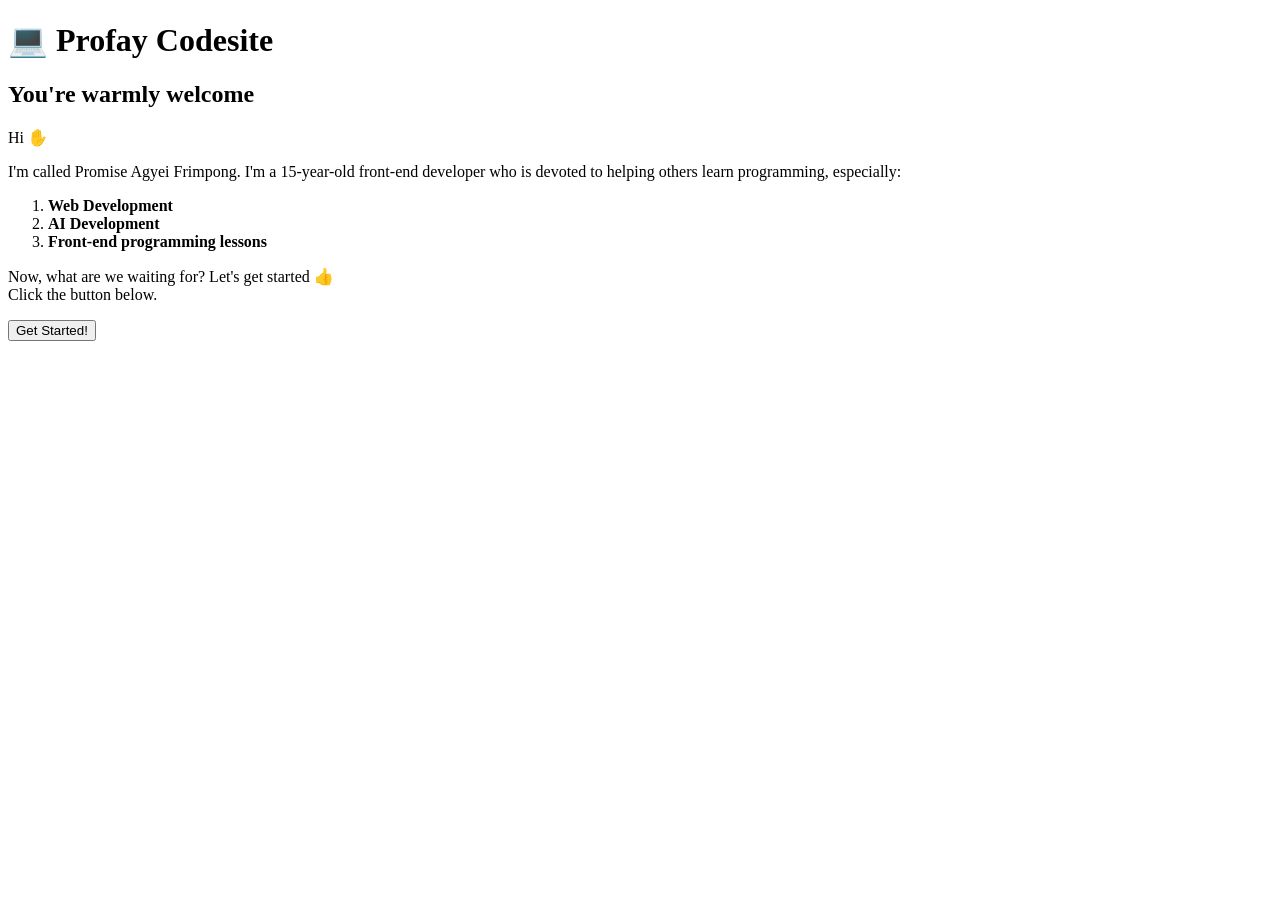
==== index.html @ cb61a0d7 "Add files via upload" ====
<!DOCTYPE html>
<html lang="en">

<head>
  <meta charset="UTF-8">
  <meta name="viewport" content="width=device-width, initial-scale=1.0">
  <title>Profay Codesite</title>
  <link rel="stylesheet" href="idex.css">
</head>

<body>

  <!-- HEADER -->
  <header>
    <h1 class="myh1">💻 Profay Codesite</h1>
  </header>

  <!-- INTRO SECTION -->
  <section id="intro">

    <h2 class="myh2">You're warmly welcome</h2>

    <p class="hi">Hi ✋</p>

    <p>
      I'm called Promise Agyei Frimpong. I'm a 15-year-old front-end developer 
      who is devoted to helping others learn programming, especially:
    </p>

    <!-- LIST -->
    <ol>
      <li><b>Web Development</b></li>
      <li><b>AI Development</b></li>
      <li><b>Front-end programming lessons</b></li>
    </ol>

    <p>
      Now, what are we waiting for? Let's get started 👍 <br>
      Click the button below.
    </p>

    <!-- BUTTON -->
    <a href="home.html">
      <button>Get Started!</button>
    </a>

  </section>

</body>

</html>
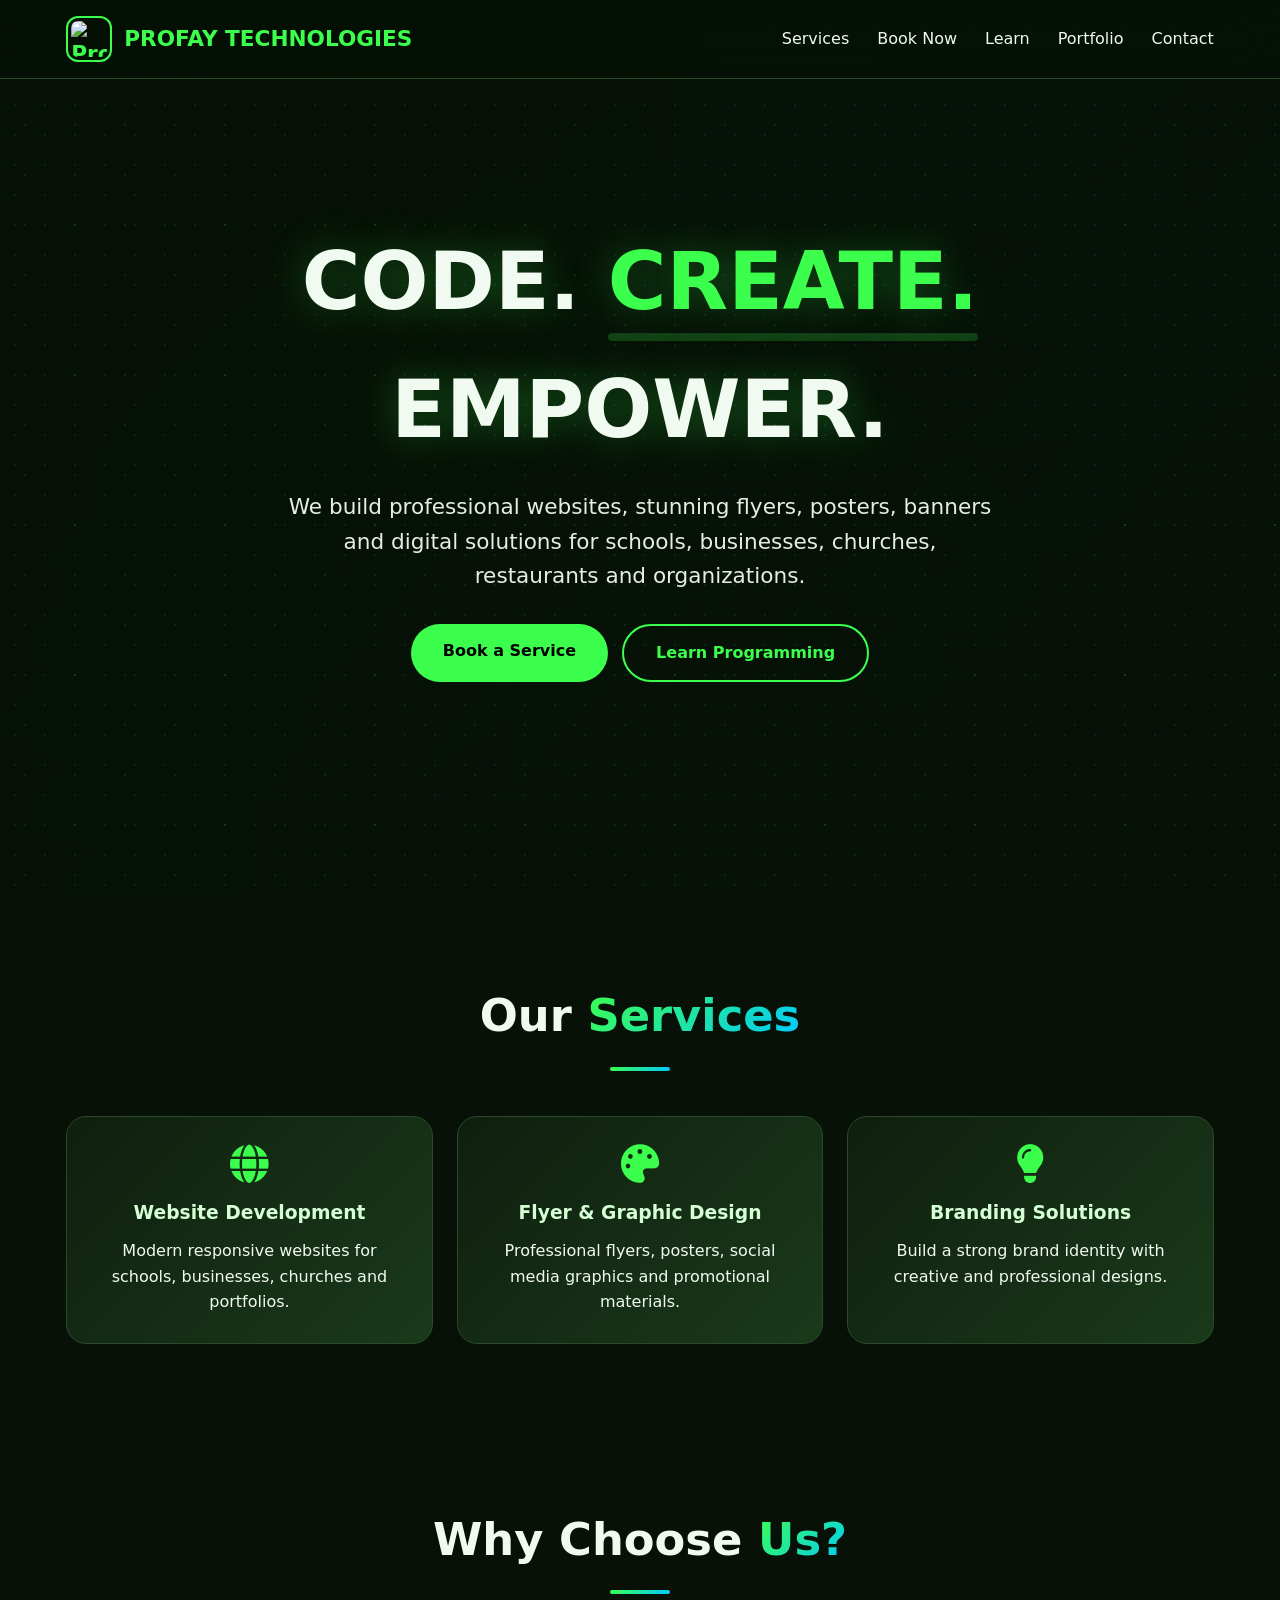
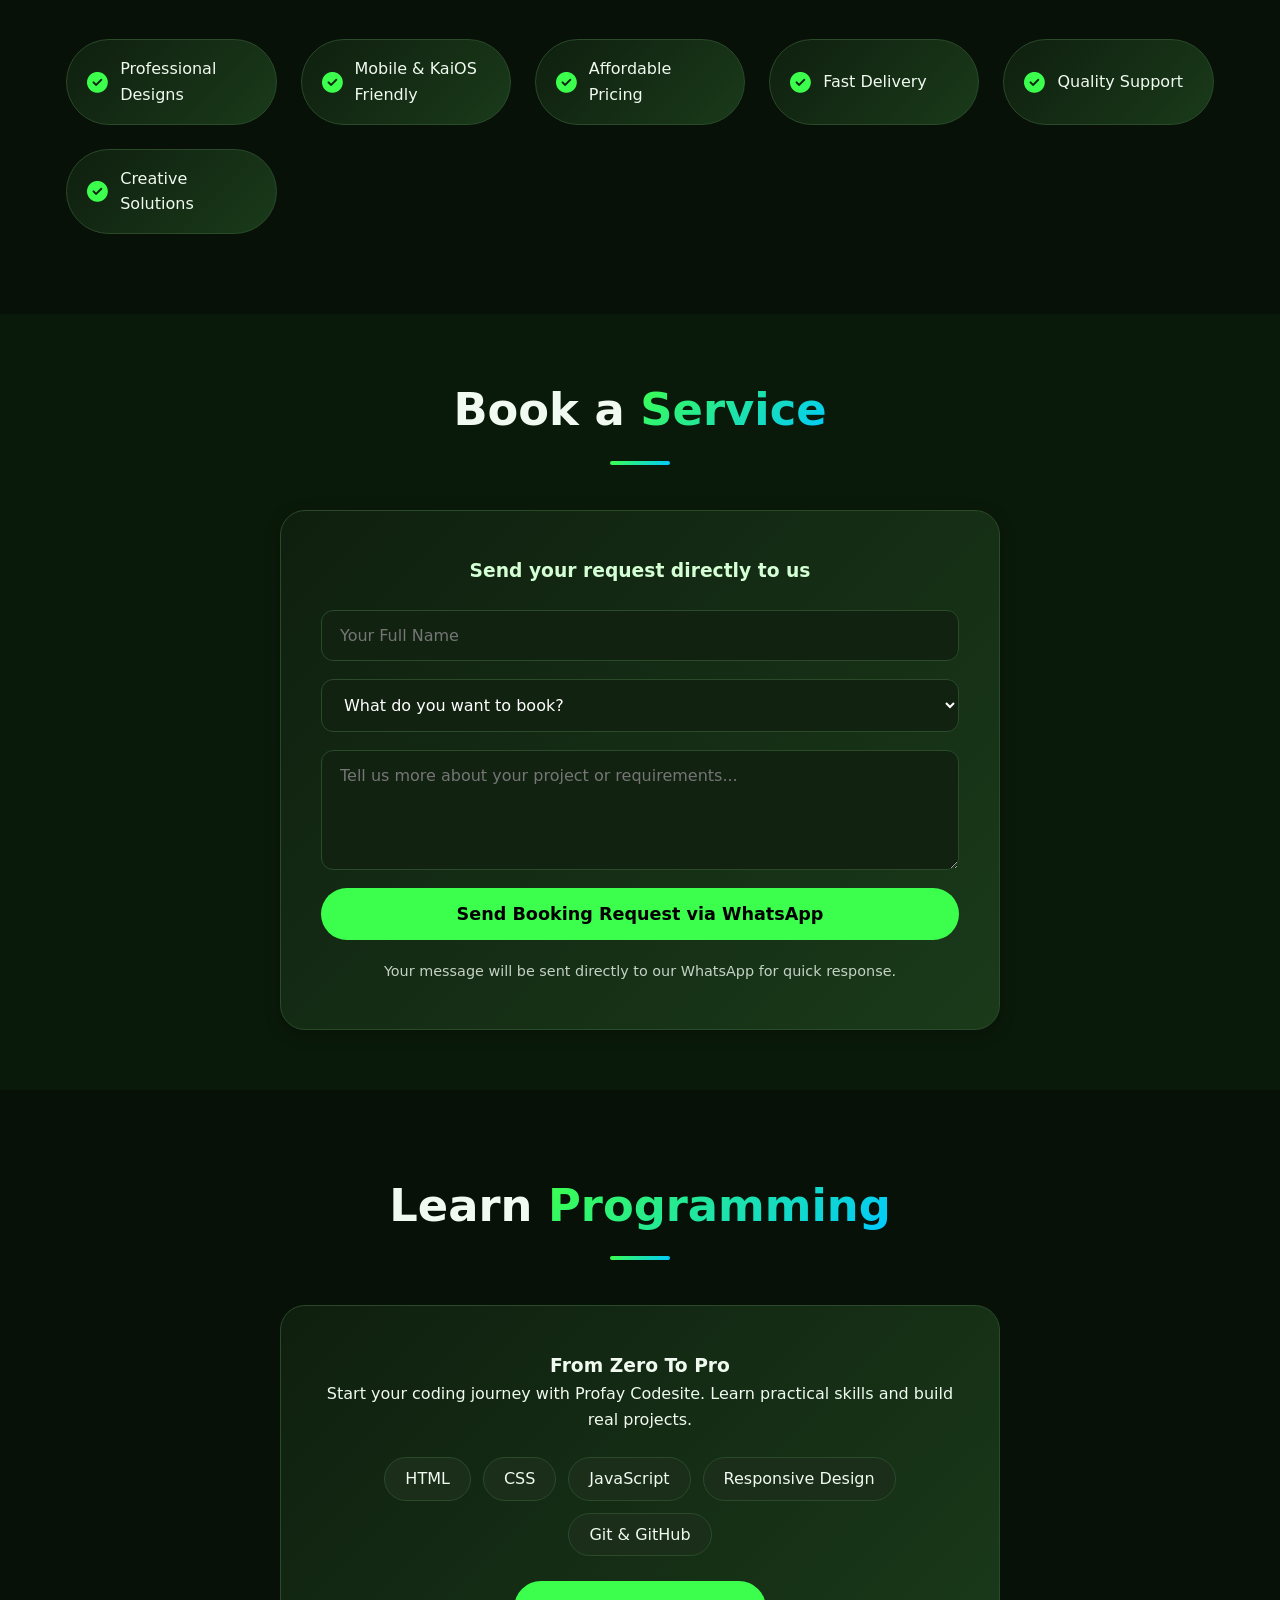
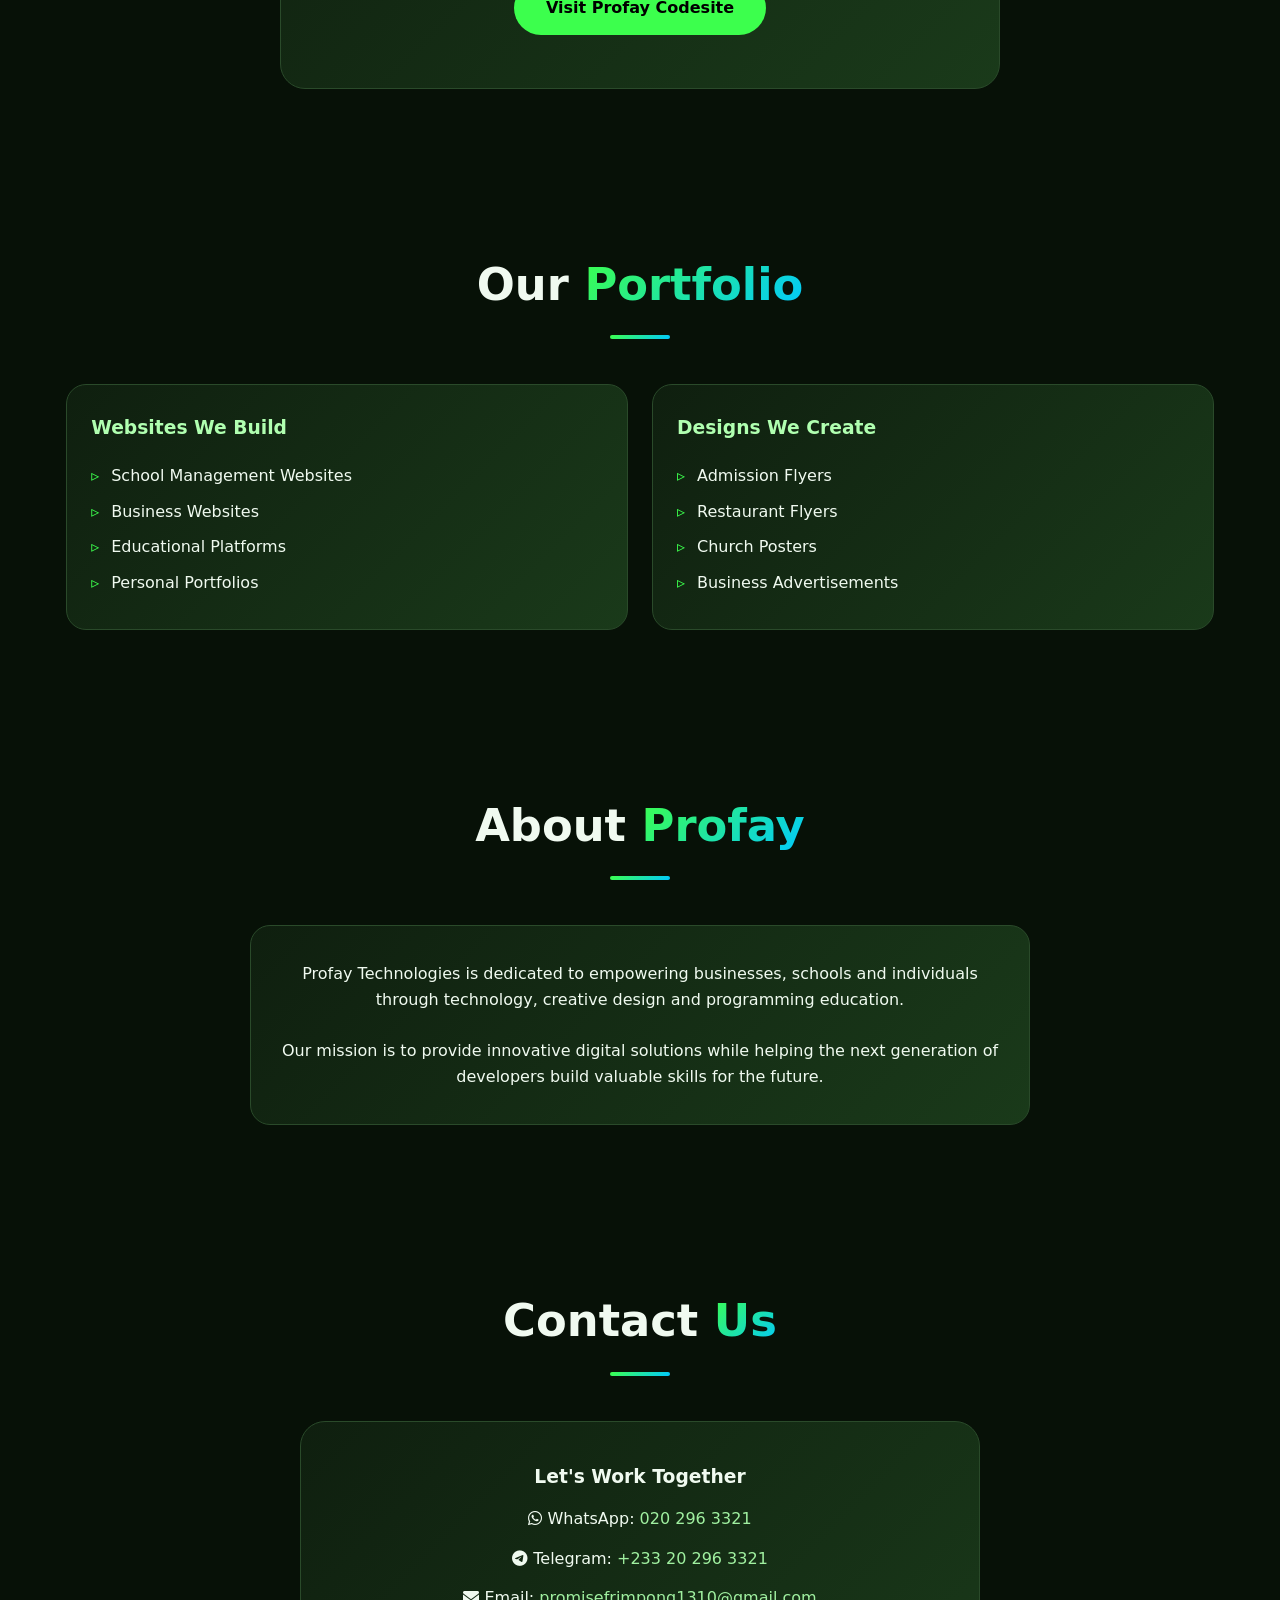
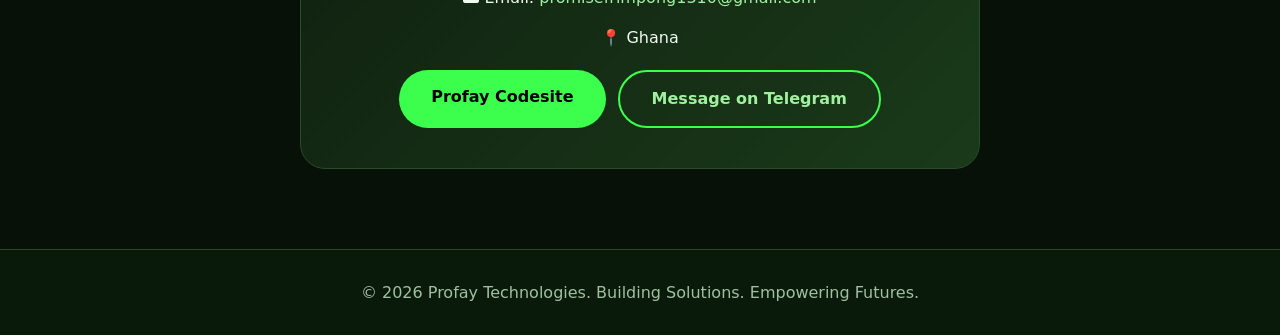
==== commit e018fd82: "Add files via upload" ====
--- a/index.html
+++ b/index.html
@@ -1,51 +1,1061 @@
 <!DOCTYPE html>
 <html lang="en">
-
 <head>
-  <meta charset="UTF-8">
-  <meta name="viewport" content="width=device-width, initial-scale=1.0">
-  <title>Profay Codesite</title>
-  <link rel="stylesheet" href="idex.css">
+<meta charset="UTF-8">
+<meta name="viewport" content="width=device-width, initial-scale=1.0">
+<title>Profay Technologies • Book Now</title>
+<link rel="shortcut icon" href="favicon-black.png" type="image/x-icon">
+<link rel="stylesheet" href="https://cdnjs.cloudflare.com/ajax/libs/font-awesome/6.5.1/css/all.min.css">
+<style>
+:root {
+  --primary: #3cff4d;
+  --primary-dark: #2ecc3b;
+  --primary-glow: rgba(60, 255, 77, 0.3);
+  --bg: #071107;
+  --bg-alt: #0a1a0a;
+  --card: #0f1f0f;
+  --card-hover: #142814;
+  --border: #2a4a2a;
+  --text: #f0faf0;
+  --text-muted: #a0c0a0;
+  --gradient-1: linear-gradient(135deg, #3cff4d, #00c9ff);
+  --gradient-2: linear-gradient(135deg, #0f1f0f, #1a3a1a);
+  --gradient-hero: linear-gradient(135deg, rgba(7,17,7,0.95), rgba(7,17,7,0.8));
+  --shadow-sm: 0 2px 8px rgba(0,0,0,0.2);
+  --shadow-md: 0 4px 16px rgba(0,0,0,0.3);
+  --shadow-lg: 0 8px 32px rgba(0,0,0,0.4);
+  --shadow-glow: 0 0 20px rgba(60, 255, 77, 0.2);
+  --radius-sm: 12px;
+  --radius-md: 20px;
+  --radius-lg: 25px;
+  --radius-xl: 50px;
+  --transition: all 0.3s cubic-bezier(0.4, 0, 0.2, 1);
+}
+
+* {
+  margin: 0;
+  padding: 0;
+  box-sizing: border-box;
+  font-family: 'Segoe UI', system-ui, -apple-system, sans-serif;
+}
+
+/* Custom Scrollbar */
+::-webkit-scrollbar {
+  width: 10px;
+}
+::-webkit-scrollbar-track {
+  background: var(--bg);
+}
+::-webkit-scrollbar-thumb {
+  background: var(--border);
+  border-radius: 5px;
+}
+::-webkit-scrollbar-thumb:hover {
+  background: var(--primary-dark);
+}
+
+/* Selection */
+::selection {
+  background: var(--primary);
+  color: #000;
+}
+
+body {
+  background: var(--bg);
+  color: var(--text);
+  line-height: 1.6;
+  overflow-x: hidden;
+}
+
+/* Animated Background Pattern */
+body::before {
+  content: '';
+  position: fixed;
+  top: 0;
+  left: 0;
+  width: 100%;
+  height: 100%;
+  background: 
+    radial-gradient(circle at 20% 50%, rgba(60, 255, 77, 0.03) 0%, transparent 50%),
+    radial-gradient(circle at 80% 20%, rgba(0, 201, 255, 0.03) 0%, transparent 50%),
+    radial-gradient(circle at 50% 80%, rgba(60, 255, 77, 0.02) 0%, transparent 50%);
+  pointer-events: none;
+  z-index: 0;
+}
+
+html { scroll-behavior: smooth; }
+
+.container {
+  width: 92%;
+  max-width: 1200px;
+  margin: 0 auto;
+  padding: 0 15px;
+  position: relative;
+  z-index: 1;
+}
+
+/* Header */
+header {
+  position: fixed;
+  width: 100%;
+  top: 0;
+  z-index: 1000;
+  background: rgba(7, 17, 7, 0.85);
+  backdrop-filter: blur(20px);
+  -webkit-backdrop-filter: blur(20px);
+  border-bottom: 1px solid var(--border);
+  transition: var(--transition);
+}
+
+header.scrolled {
+  background: rgba(7, 17, 7, 0.95);
+  box-shadow: var(--shadow-lg);
+}
+
+nav {
+  display: flex;
+  justify-content: space-between;
+  align-items: center;
+  padding: 16px 0;
+}
+
+.logo {
+  display: flex;
+  align-items: center;
+  gap: 12px;
+  font-size: 1.35rem;
+  font-weight: 700;
+  color: var(--primary);
+  text-decoration: none;
+  transition: var(--transition);
+}
+
+.logo:hover {
+  transform: scale(1.05);
+}
+
+.logo img {
+  width: 46px;
+  height: 46px;
+  border-radius: var(--radius-sm);
+  border: 2px solid var(--primary);
+  padding: 3px;
+  transition: var(--transition);
+  animation: pulse-glow 2s infinite;
+}
+
+@keyframes pulse-glow {
+  0%, 100% { box-shadow: 0 0 5px var(--primary-glow); }
+  50% { box-shadow: 0 0 20px var(--primary); }
+}
+
+nav ul {
+  display: flex;
+  list-style: none;
+  gap: 28px;
+}
+
+nav a {
+  color: var(--text);
+  text-decoration: none;
+  font-weight: 500;
+  transition: var(--transition);
+  position: relative;
+  padding: 5px 0;
+}
+
+nav a::after {
+  content: '';
+  position: absolute;
+  bottom: -2px;
+  left: 0;
+  width: 0;
+  height: 2px;
+  background: var(--gradient-1);
+  transition: width 0.3s ease;
+  border-radius: 2px;
+}
+
+nav a:hover {
+  color: var(--primary);
+}
+
+nav a:hover::after {
+  width: 100%;
+}
+
+/* Hero */
+.hero {
+  min-height: 100vh;
+  display: flex;
+  align-items: center;
+  text-align: center;
+  background: 
+    var(--gradient-hero),
+    url('https://images.unsplash.com/photo-1518770660439-4636190af475?w=1400') center/cover;
+  padding-top: 80px;
+  position: relative;
+  overflow: hidden;
+}
+
+/* Animated particles effect */
+.hero::after {
+  content: '';
+  position: absolute;
+  width: 200%;
+  height: 200%;
+  background: 
+    radial-gradient(circle, rgba(60,255,77,0.1) 1px, transparent 1px),
+    radial-gradient(circle, rgba(0,201,255,0.1) 1px, transparent 1px);
+  background-size: 50px 50px, 30px 30px;
+  animation: float-particles 20s linear infinite;
+}
+
+@keyframes float-particles {
+  0% { transform: translate(0, 0); }
+  100% { transform: translate(-50%, -50%); }
+}
+
+.hero h1 {
+  font-size: clamp(2.6rem, 8vw, 5rem);
+  font-weight: 800;
+  margin-bottom: 16px;
+  position: relative;
+  z-index: 1;
+  text-shadow: 0 0 40px rgba(60,255,77,0.3);
+  animation: fadeInUp 1s ease;
+}
+
+@keyframes fadeInUp {
+  from {
+    opacity: 0;
+    transform: translateY(30px);
+  }
+  to {
+    opacity: 1;
+    transform: translateY(0);
+  }
+}
+
+.hero h1 span { 
+  color: var(--primary);
+  position: relative;
+  display: inline-block;
+}
+
+.hero h1 span::after {
+  content: '';
+  position: absolute;
+  bottom: 5px;
+  left: 0;
+  width: 100%;
+  height: 8px;
+  background: var(--primary);
+  opacity: 0.2;
+  border-radius: 4px;
+}
+
+.hero p {
+  font-size: clamp(1.1rem, 2.2vw, 1.35rem);
+  max-width: 720px;
+  margin: 0 auto 30px;
+  opacity: 0.95;
+  position: relative;
+  z-index: 1;
+  animation: fadeInUp 1s ease 0.2s backwards;
+}
+
+/* Buttons */
+.btn {
+  display: inline-block;
+  padding: 14px 32px;
+  background: var(--primary);
+  color: #000;
+  border-radius: var(--radius-xl);
+  text-decoration: none;
+  font-weight: 700;
+  font-size: 1rem;
+  transition: var(--transition);
+  border: none;
+  cursor: pointer;
+  position: relative;
+  overflow: hidden;
+  z-index: 1;
+}
+
+.btn::before {
+  content: '';
+  position: absolute;
+  top: 0;
+  left: -100%;
+  width: 100%;
+  height: 100%;
+  background: linear-gradient(90deg, transparent, rgba(255,255,255,0.3), transparent);
+  transition: left 0.5s;
+  z-index: -1;
+}
+
+.btn:hover::before {
+  left: 100%;
+}
+
+.btn:hover {
+  transform: translateY(-4px);
+  box-shadow: 0 10px 25px rgba(60, 255, 77, 0.4);
+}
+
+.btn:active {
+  transform: translateY(-2px);
+}
+
+.btn-outline {
+  background: transparent;
+  color: var(--primary);
+  border: 2px solid var(--primary);
+}
+
+.btn-outline:hover {
+  background: var(--primary);
+  color: #000;
+}
+
+/* Sections */
+section {
+  padding: 80px 0;
+  position: relative;
+}
+
+.section-title {
+  text-align: center;
+  font-size: clamp(1.9rem, 5vw, 2.8rem);
+  margin-bottom: 45px;
+  position: relative;
+  display: inline-block;
+  width: 100%;
+}
+
+.section-title::after {
+  content: '';
+  display: block;
+  width: 60px;
+  height: 4px;
+  background: var(--gradient-1);
+  margin: 15px auto 0;
+  border-radius: 2px;
+}
+
+.section-title span { 
+  color: var(--primary);
+  background: linear-gradient(135deg, var(--primary), #00c9ff);
+  -webkit-background-clip: text;
+  -webkit-text-fill-color: transparent;
+  background-clip: text;
+}
+
+/* Cards & Grids */
+.cards, .features, .portfolio-grid {
+  display: grid;
+  gap: 24px;
+}
+
+.cards {
+  grid-template-columns: repeat(auto-fit, minmax(280px, 1fr));
+}
+
+.card {
+  background: var(--gradient-2);
+  padding: 28px 24px;
+  border-radius: var(--radius-md);
+  border: 1px solid var(--border);
+  text-align: center;
+  transition: var(--transition);
+  position: relative;
+  overflow: hidden;
+}
+
+.card::before {
+  content: '';
+  position: absolute;
+  top: 0;
+  left: 0;
+  right: 0;
+  bottom: 0;
+  background: linear-gradient(135deg, transparent, rgba(60,255,77,0.05));
+  opacity: 0;
+  transition: opacity 0.3s;
+}
+
+.card:hover {
+  transform: translateY(-8px);
+  border-color: var(--primary);
+  box-shadow: var(--shadow-lg), var(--shadow-glow);
+  background: var(--card-hover);
+}
+
+.card:hover::before {
+  opacity: 1;
+}
+
+.card i {
+  font-size: 2.4rem;
+  color: var(--primary);
+  margin-bottom: 15px;
+  transition: var(--transition);
+  display: inline-block;
+}
+
+.card:hover i {
+  transform: scale(1.2) rotate(10deg);
+  filter: drop-shadow(0 0 10px var(--primary-glow));
+}
+
+.card h3 {
+  margin-bottom: 10px;
+  color: #d4ffd4;
+}
+
+/* Features */
+.features {
+  grid-template-columns: repeat(auto-fit, minmax(210px, 1fr));
+}
+
+.feature {
+  background: var(--gradient-2);
+  padding: 16px 20px;
+  border-radius: var(--radius-xl);
+  border: 1px solid var(--border);
+  display: flex;
+  align-items: center;
+  gap: 12px;
+  font-weight: 500;
+  transition: var(--transition);
+  cursor: default;
+}
+
+.feature:hover {
+  border-color: var(--primary);
+  transform: translateX(5px);
+  box-shadow: var(--shadow-glow);
+  background: var(--card-hover);
+}
+
+.feature i {
+  color: var(--primary);
+  font-size: 1.3rem;
+  transition: var(--transition);
+}
+
+.feature:hover i {
+  animation: bounce 0.5s ease;
+}
+
+@keyframes bounce {
+  0%, 100% { transform: scale(1); }
+  50% { transform: scale(1.3); }
+}
+
+/* Learn */
+.learn-box {
+  background: var(--gradient-2);
+  padding: 45px 35px;
+  border-radius: var(--radius-lg);
+  border: 1px solid var(--border);
+  text-align: center;
+  max-width: 720px;
+  margin: auto;
+  transition: var(--transition);
+}
+
+.learn-box:hover {
+  border-color: var(--primary);
+  box-shadow: var(--shadow-glow);
+}
+
+.learn-box ul {
+  display: flex;
+  flex-wrap: wrap;
+  justify-content: center;
+  gap: 12px;
+  margin: 25px 0;
+  list-style: none;
+}
+
+.learn-box li {
+  background: #1a2e1a;
+  padding: 8px 20px;
+  border-radius: 40px;
+  font-weight: 500;
+  border: 1px solid var(--border);
+  transition: var(--transition);
+  cursor: default;
+}
+
+.learn-box li:hover {
+  background: var(--primary);
+  color: #000;
+  border-color: var(--primary);
+  transform: scale(1.05);
+}
+
+/* Portfolio */
+.portfolio-grid {
+  grid-template-columns: repeat(auto-fit, minmax(280px, 1fr));
+}
+
+.portfolio-item {
+  background: var(--gradient-2);
+  padding: 28px 24px;
+  border-radius: var(--radius-md);
+  border: 1px solid var(--border);
+  transition: var(--transition);
+  position: relative;
+}
+
+.portfolio-item:hover {
+  border-color: var(--primary);
+  transform: translateY(-5px);
+  box-shadow: var(--shadow-lg);
+}
+
+.portfolio-item h3 {
+  color: #b0ffb0;
+  margin-bottom: 15px;
+}
+
+.portfolio-item ul {
+  list-style: none;
+}
+
+.portfolio-item li {
+  padding: 5px 0;
+  position: relative;
+  padding-left: 20px;
+}
+
+.portfolio-item li::before {
+  content: '▹';
+  position: absolute;
+  left: 0;
+  color: var(--primary);
+}
+
+/* Booking Form */
+.booking {
+  background: var(--bg-alt);
+  padding: 60px 0;
+}
+
+.booking-box {
+  background: var(--gradient-2);
+  padding: 45px 40px;
+  border-radius: var(--radius-lg);
+  border: 1px solid var(--border);
+  max-width: 720px;
+  margin: auto;
+  transition: var(--transition);
+  box-shadow: var(--shadow-md);
+}
+
+.booking-box:hover {
+  border-color: var(--primary);
+  box-shadow: var(--shadow-lg), var(--shadow-glow);
+}
+
+.booking-box h3 {
+  text-align: center;
+  margin-bottom: 25px;
+  color: #d4ffd4;
+}
+
+.booking-form {
+  display: flex;
+  flex-direction: column;
+  gap: 18px;
+}
+
+.booking-form input,
+.booking-form select,
+.booking-form textarea {
+  width: 100%;
+  padding: 15px 18px;
+  background: #112211;
+  border: 1px solid var(--border);
+  border-radius: var(--radius-sm);
+  color: #fff;
+  font-size: 1rem;
+  transition: var(--transition);
+  backdrop-filter: blur(5px);
+}
+
+.booking-form input:hover,
+.booking-form select:hover,
+.booking-form textarea:hover {
+  border-color: #3a5a3a;
+}
+
+.booking-form input:focus,
+.booking-form select:focus,
+.booking-form textarea:focus {
+  border-color: var(--primary);
+  outline: none;
+  box-shadow: 0 0 0 3px rgba(60, 255, 77, 0.1), 0 0 20px rgba(60, 255, 77, 0.05);
+  background: #152515;
+}
+
+.booking-form textarea {
+  min-height: 120px;
+  resize: vertical;
+}
+
+.booking-form .btn {
+  width: 100%;
+  padding: 16px;
+  font-size: 1.1rem;
+}
+
+/* Contact */
+.contact-box {
+  background: var(--gradient-2);
+  padding: 40px 30px;
+  border-radius: var(--radius-lg);
+  border: 1px solid var(--border);
+  max-width: 680px;
+  margin: auto;
+  text-align: center;
+  transition: var(--transition);
+}
+
+.contact-box:hover {
+  border-color: var(--primary);
+  box-shadow: var(--shadow-glow);
+}
+
+.contact-box p {
+  margin: 14px 0;
+  transition: var(--transition);
+}
+
+.contact-box a {
+  color: #a0f0a0;
+  text-decoration: none;
+  transition: var(--transition);
+  position: relative;
+}
+
+.contact-box a::after {
+  content: '';
+  position: absolute;
+  bottom: -2px;
+  left: 0;
+  width: 0;
+  height: 1px;
+  background: var(--primary);
+  transition: width 0.3s;
+}
+
+.contact-box a:hover {
+  color: var(--primary);
+}
+
+.contact-box a:hover::after {
+  width: 100%;
+}
+
+/* Footer */
+footer {
+  background: var(--bg-alt);
+  padding: 30px 0;
+  text-align: center;
+  border-top: 1px solid var(--border);
+  position: relative;
+}
+
+footer p {
+  color: var(--text-muted);
+}
+
+/* Reveal Animation */
+.reveal {
+  opacity: 0;
+  transform: translateY(40px);
+  transition: all 0.8s cubic-bezier(0.4, 0, 0.2, 1);
+}
+
+.reveal.active {
+  opacity: 1;
+  transform: translateY(0);
+}
+
+/* Loading Skeleton Animation */
+@keyframes shimmer {
+  0% { background-position: -200px 0; }
+  100% { background-position: 200px 0; }
+}
+
+.skeleton {
+  background: linear-gradient(90deg, var(--card) 25%, var(--card-hover) 50%, var(--card) 75%);
+  background-size: 200px 100%;
+  animation: shimmer 1.5s infinite;
+  border-radius: var(--radius-sm);
+}
+
+/* Toast */
+#toast {
+  position: fixed;
+  bottom: 25px;
+  left: 50%;
+  transform: translateX(-50%) translateY(100px);
+  background: var(--card-hover);
+  color: var(--primary);
+  padding: 16px 30px;
+  border-radius: var(--radius-xl);
+  border: 1px solid var(--primary);
+  box-shadow: var(--shadow-lg), var(--shadow-glow);
+  z-index: 3000;
+  opacity: 0;
+  transition: all 0.4s cubic-bezier(0.4, 0, 0.2, 1);
+  font-weight: 600;
+  backdrop-filter: blur(10px);
+}
+
+#toast.show {
+  transform: translateX(-50%) translateY(0);
+  opacity: 1;
+}
+
+/* Pulse animation for primary elements */
+@keyframes pulse {
+  0%, 100% { box-shadow: 0 0 0 0 rgba(60, 255, 77, 0.4); }
+  50% { box-shadow: 0 0 0 15px rgba(60, 255, 77, 0); }
+}
+
+.pulse {
+  animation: pulse 2s infinite;
+}
+
+/* Tooltip styles */
+[data-tooltip] {
+  position: relative;
+}
+
+[data-tooltip]::after {
+  content: attr(data-tooltip);
+  position: absolute;
+  bottom: 100%;
+  left: 50%;
+  transform: translateX(-50%);
+  padding: 5px 12px;
+  background: var(--card);
+  border: 1px solid var(--border);
+  border-radius: var(--radius-sm);
+  font-size: 0.85rem;
+  white-space: nowrap;
+  opacity: 0;
+  pointer-events: none;
+  transition: opacity 0.3s;
+}
+
+[data-tooltip]:hover::after {
+  opacity: 1;
+}
+
+/* Responsive */
+@media (max-width: 768px) {
+  nav ul {
+    gap: 18px;
+    flex-wrap: wrap;
+    justify-content: center;
+  }
+  
+  .hero h1 {
+    font-size: 2.6rem;
+  }
+  
+  .booking-box {
+    padding: 35px 25px;
+  }
+  
+  section {
+    padding: 60px 0;
+  }
+}
+
+@media (max-width: 480px) {
+  .container {
+    width: 95%;
+  }
+  
+  .logo span {
+    font-size: 1.1rem;
+  }
+  
+  .cards, .features, .portfolio-grid {
+    grid-template-columns: 1fr;
+  }
+}
+
+/* Print styles */
+@media print {
+  header, footer, .hero, #toast {
+    display: none;
+  }
+  
+  body {
+    background: white;
+    color: black;
+  }
+}
+</style>
 </head>
-
 <body>
 
-  <!-- HEADER -->
-  <header>
-    <h1 class="myh1">💻 Profay Codesite</h1>
-  </header>
-
-  <!-- INTRO SECTION -->
-  <section id="intro">
-
-    <h2 class="myh2">You're warmly welcome</h2>
-
-    <p class="hi">Hi ✋</p>
-
-    <p>
-      I'm called Promise Agyei Frimpong. I'm a 15-year-old front-end developer 
-      who is devoted to helping others learn programming, especially:
-    </p>
-
-    <!-- LIST -->
-    <ol>
-      <li><b>Web Development</b></li>
-      <li><b>AI Development</b></li>
-      <li><b>Front-end programming lessons</b></li>
-    </ol>
-
-    <p>
-      Now, what are we waiting for? Let's get started 👍 <br>
-      Click the button below.
-    </p>
-
-    <!-- BUTTON -->
-    <a href="home.html">
-      <button>Get Started!</button>
-    </a>
-
-  </section>
+<header id="header">
+  <div class="container">
+    <nav>
+      <div class="logo">
+        <img src="favicon-black.png" alt="Profay Logo">
+        <span>PROFAY TECHNOLOGIES</span>
+      </div>
+      <ul>
+        <li><a href="#services">Services</a></li>
+        <li><a href="#booking" class="pulse">Book Now</a></li>
+        <li><a href="#learn">Learn</a></li>
+        <li><a href="#portfolio">Portfolio</a></li>
+        <li><a href="#contact">Contact</a></li>
+      </ul>
+    </nav>
+  </div>
+</header>
+
+<!-- HERO -->
+<section class="hero">
+  <div class="container">
+    <h1>CODE. <span>CREATE.</span> EMPOWER.</h1>
+    <p>We build professional websites, stunning flyers, posters, banners and digital solutions for schools, businesses, churches, restaurants and organizations.</p>
+    <div style="display: flex; flex-wrap: wrap; gap: 14px; justify-content: center;">
+      <a href="#booking" class="btn pulse">Book a Service</a>
+      <a href="#learn" class="btn btn-outline">Learn Programming</a>
+    </div>
+  </div>
+</section>
+
+<!-- SERVICES -->
+<section id="services" class="reveal">
+  <div class="container">
+    <h2 class="section-title">Our <span>Services</span></h2>
+    <div class="cards">
+      <div class="card" data-tooltip="Responsive & Modern">
+        <i class="fas fa-globe"></i>
+        <h3>Website Development</h3>
+        <p>Modern responsive websites for schools, businesses, churches and portfolios.</p>
+      </div>
+      <div class="card" data-tooltip="Creative Design">
+        <i class="fas fa-palette"></i>
+        <h3>Flyer &amp; Graphic Design</h3>
+        <p>Professional flyers, posters, social media graphics and promotional materials.</p>
+      </div>
+      <div class="card" data-tooltip="Brand Identity">
+        <i class="fas fa-lightbulb"></i>
+        <h3>Branding Solutions</h3>
+        <p>Build a strong brand identity with creative and professional designs.</p>
+      </div>
+    </div>
+  </div>
+</section>
+
+<!-- WHY CHOOSE US -->
+<section class="reveal">
+  <div class="container">
+    <h2 class="section-title">Why Choose <span>Us?</span></h2>
+    <div class="features">
+      <div class="feature"><i class="fas fa-check-circle"></i> Professional Designs</div>
+      <div class="feature"><i class="fas fa-check-circle"></i> Mobile &amp; KaiOS Friendly</div>
+      <div class="feature"><i class="fas fa-check-circle"></i> Affordable Pricing</div>
+      <div class="feature"><i class="fas fa-check-circle"></i> Fast Delivery</div>
+      <div class="feature"><i class="fas fa-check-circle"></i> Quality Support</div>
+      <div class="feature"><i class="fas fa-check-circle"></i> Creative Solutions</div>
+    </div>
+  </div>
+</section>
+
+<!-- BOOKING SECTION -->
+<section id="booking" class="booking reveal">
+  <div class="container">
+    <h2 class="section-title">Book a <span>Service</span></h2>
+    
+    <div class="booking-box">
+      <h3>Send your request directly to us</h3>
+      
+      <form id="booking-form" class="booking-form">
+        <input type="text" id="name" placeholder="Your Full Name" required>
+        
+        <select id="service" required>
+          <option value="">What do you want to book?</option>
+          <option value="Website Development">Website Development</option>
+          <option value="Flyer & Graphic Design">Flyer &amp; Graphic Design</option>
+          <option value="Branding Solutions">Branding Solutions</option>
+          <option value="Programming Training">Programming Training</option>
+          <option value="Other">Other (please describe)</option>
+        </select>
+        
+        <textarea id="description" placeholder="Tell us more about your project or requirements..." required></textarea>
+        
+        <button type="submit" class="btn pulse">Send Booking Request via WhatsApp</button>
+      </form>
+      
+      <p style="text-align:center; margin-top:20px; font-size:0.9rem; opacity:0.8;">
+        Your message will be sent directly to our WhatsApp for quick response.
+      </p>
+    </div>
+  </div>
+</section>
+
+<!-- LEARN -->
+<section id="learn" class="reveal">
+  <div class="container">
+    <h2 class="section-title">Learn <span>Programming</span></h2>
+    <div class="learn-box">
+      <h3>From Zero To Pro</h3>
+      <p>Start your coding journey with Profay Codesite. Learn practical skills and build real projects.</p>
+      <ul>
+        <li>HTML</li>
+        <li>CSS</li>
+        <li>JavaScript</li>
+        <li>Responsive Design</li>
+        <li>Git &amp; GitHub</li>
+      </ul>
+      <a href="https://profay-codesite.github.io/" target="_blank" class="btn">Visit Profay Codesite</a>
+    </div>
+  </div>
+</section>
+
+<!-- PORTFOLIO -->
+<section id="portfolio" class="reveal">
+  <div class="container">
+    <h2 class="section-title">Our <span>Portfolio</span></h2>
+    <div class="portfolio-grid">
+      <div class="portfolio-item">
+        <h3>Websites We Build</h3>
+        <ul>
+          <li>School Management Websites</li>
+          <li>Business Websites</li>
+          <li>Educational Platforms</li>
+          <li>Personal Portfolios</li>
+        </ul>
+      </div>
+      <div class="portfolio-item">
+        <h3>Designs We Create</h3>
+        <ul>
+          <li>Admission Flyers</li>
+          <li>Restaurant Flyers</li>
+          <li>Church Posters</li>
+          <li>Business Advertisements</li>
+        </ul>
+      </div>
+    </div>
+  </div>
+</section>
+
+<!-- ABOUT -->
+<section id="about" class="reveal">
+  <div class="container">
+    <h2 class="section-title">About <span>Profay</span></h2>
+    <div class="about" style="max-width:780px; margin:auto; text-align:center; background:var(--gradient-2); padding:35px 30px; border-radius:var(--radius-md); border:1px solid var(--border); transition: var(--transition);">
+      <p>Profay Technologies is dedicated to empowering businesses, schools and individuals through technology, creative design and programming education.</p>
+      <br>
+      <p>Our mission is to provide innovative digital solutions while helping the next generation of developers build valuable skills for the future.</p>
+    </div>
+  </div>
+</section>
+
+<!-- CONTACT -->
+<section id="contact" class="reveal">
+  <div class="container">
+    <h2 class="section-title">Contact <span>Us</span></h2>
+    <div class="contact-box">
+      <h3>Let's Work Together</h3>
+      
+      <p><i class="fab fa-whatsapp"></i> WhatsApp: <a href="https://wa.me/233202963321" target="_blank">020 296 3321</a></p>
+      <p><i class="fab fa-telegram"></i> Telegram: <a href="https://t.me/+233202963321" target="_blank">+233 20 296 3321</a></p>
+      <p><i class="fas fa-envelope"></i> Email: <a href="mailto:promisefrimpong1310@gmail.com">promisefrimpong1310@gmail.com</a></p>
+      <p>📍 Ghana</p>
+      
+      <div style="margin-top: 20px; display:flex; flex-wrap:wrap; gap:12px; justify-content:center;">
+        <a href="https://profay-codesite.github.io/" target="_blank" class="btn" style="color: black ;">Profay Codesite</a>
+        <a href="https://t.me/+233202963321" target="_blank" class="btn btn-outline">Message on Telegram</a>
+      </div>
+    </div>
+  </div>
+</section>
+
+<footer>
+  <p>© 2026 Profay Technologies. Building Solutions. Empowering Futures.</p>
+</footer>
+
+<!-- Toast -->
+<div id="toast"></div>
+
+<script>
+// Header scroll effect
+const header = document.getElementById('header');
+window.addEventListener('scroll', () => {
+  if (window.scrollY > 100) {
+    header.classList.add('scrolled');
+  } else {
+    header.classList.remove('scrolled');
+  }
+});
+
+// Simple Reveal on Scroll
+const reveals = document.querySelectorAll('.reveal');
+
+function revealOnScroll() {
+  reveals.forEach(el => {
+    const top = el.getBoundingClientRect().top;
+    if (top < window.innerHeight - 80) {
+      el.classList.add('active');
+    }
+  });
+}
+
+window.addEventListener('scroll', revealOnScroll);
+window.addEventListener('load', revealOnScroll);
+
+// BOOKING FORM - Sends to WhatsApp
+const bookingForm = document.getElementById('booking-form');
+const toast = document.getElementById('toast');
+
+bookingForm.addEventListener('submit', function(e) {
+  e.preventDefault();
+
+  const name = document.getElementById('name').value.trim();
+  const service = document.getElementById('service').value;
+  const description = document.getElementById('description').value.trim();
+
+  // Build the message
+  let message = `Hello Profay Technologies,%0A%0A`;
+  message += `My name is: ${name}%0A`;
+  message += `I want to book: ${service}%0A`;
+  message += `Description: ${description}%0A%0A`;
+  message += `Please contact me. Thank you!`;
+
+  // Open WhatsApp with prefilled message
+  const whatsappURL = `https://wa.me/233202963321?text=${message}`;
+  window.open(whatsappURL, '_blank');
+
+  // Show toast
+  toast.textContent = 'Opening WhatsApp...';
+  toast.classList.add('show');
+
+  // Reset form
+  bookingForm.reset();
+
+  // Hide toast after 4 seconds
+  setTimeout(() => {
+    toast.classList.remove('show');
+  }, 4000);
+});
+</script>
 
 </body>
-
 </html>
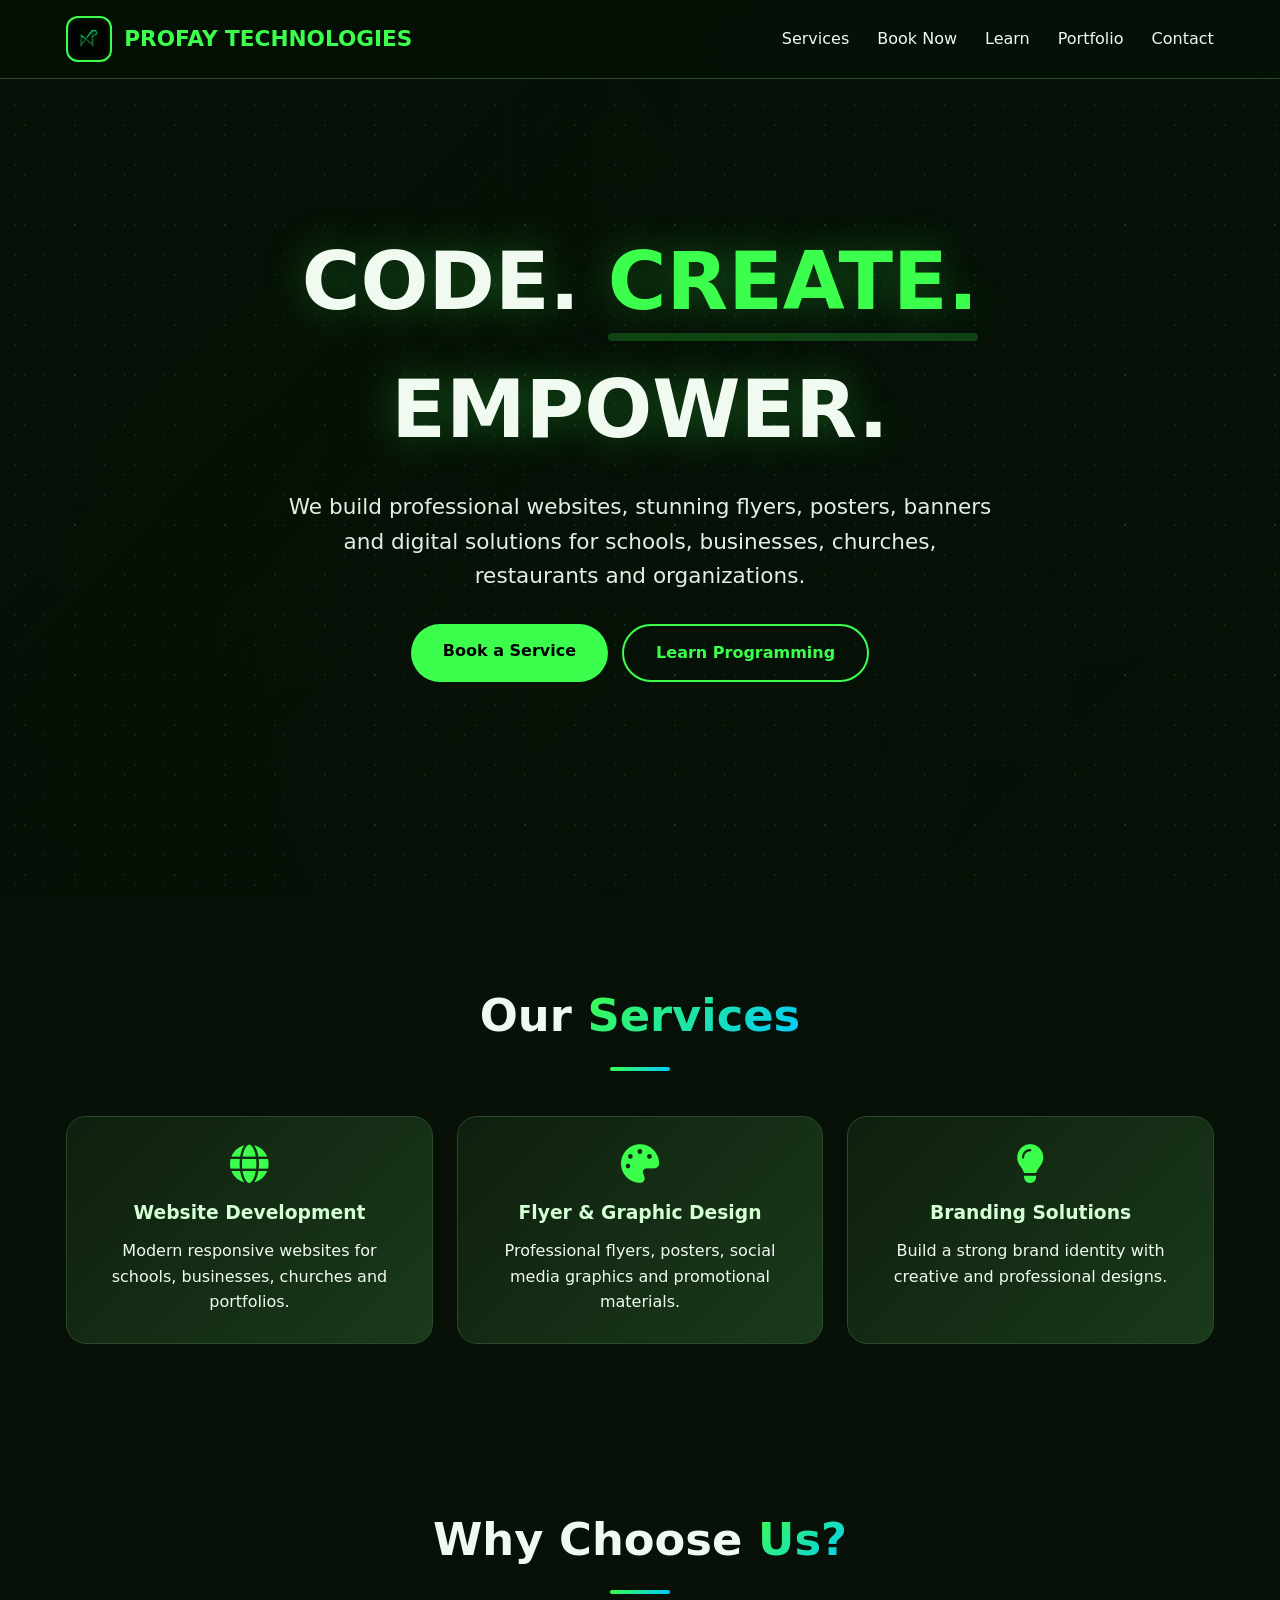
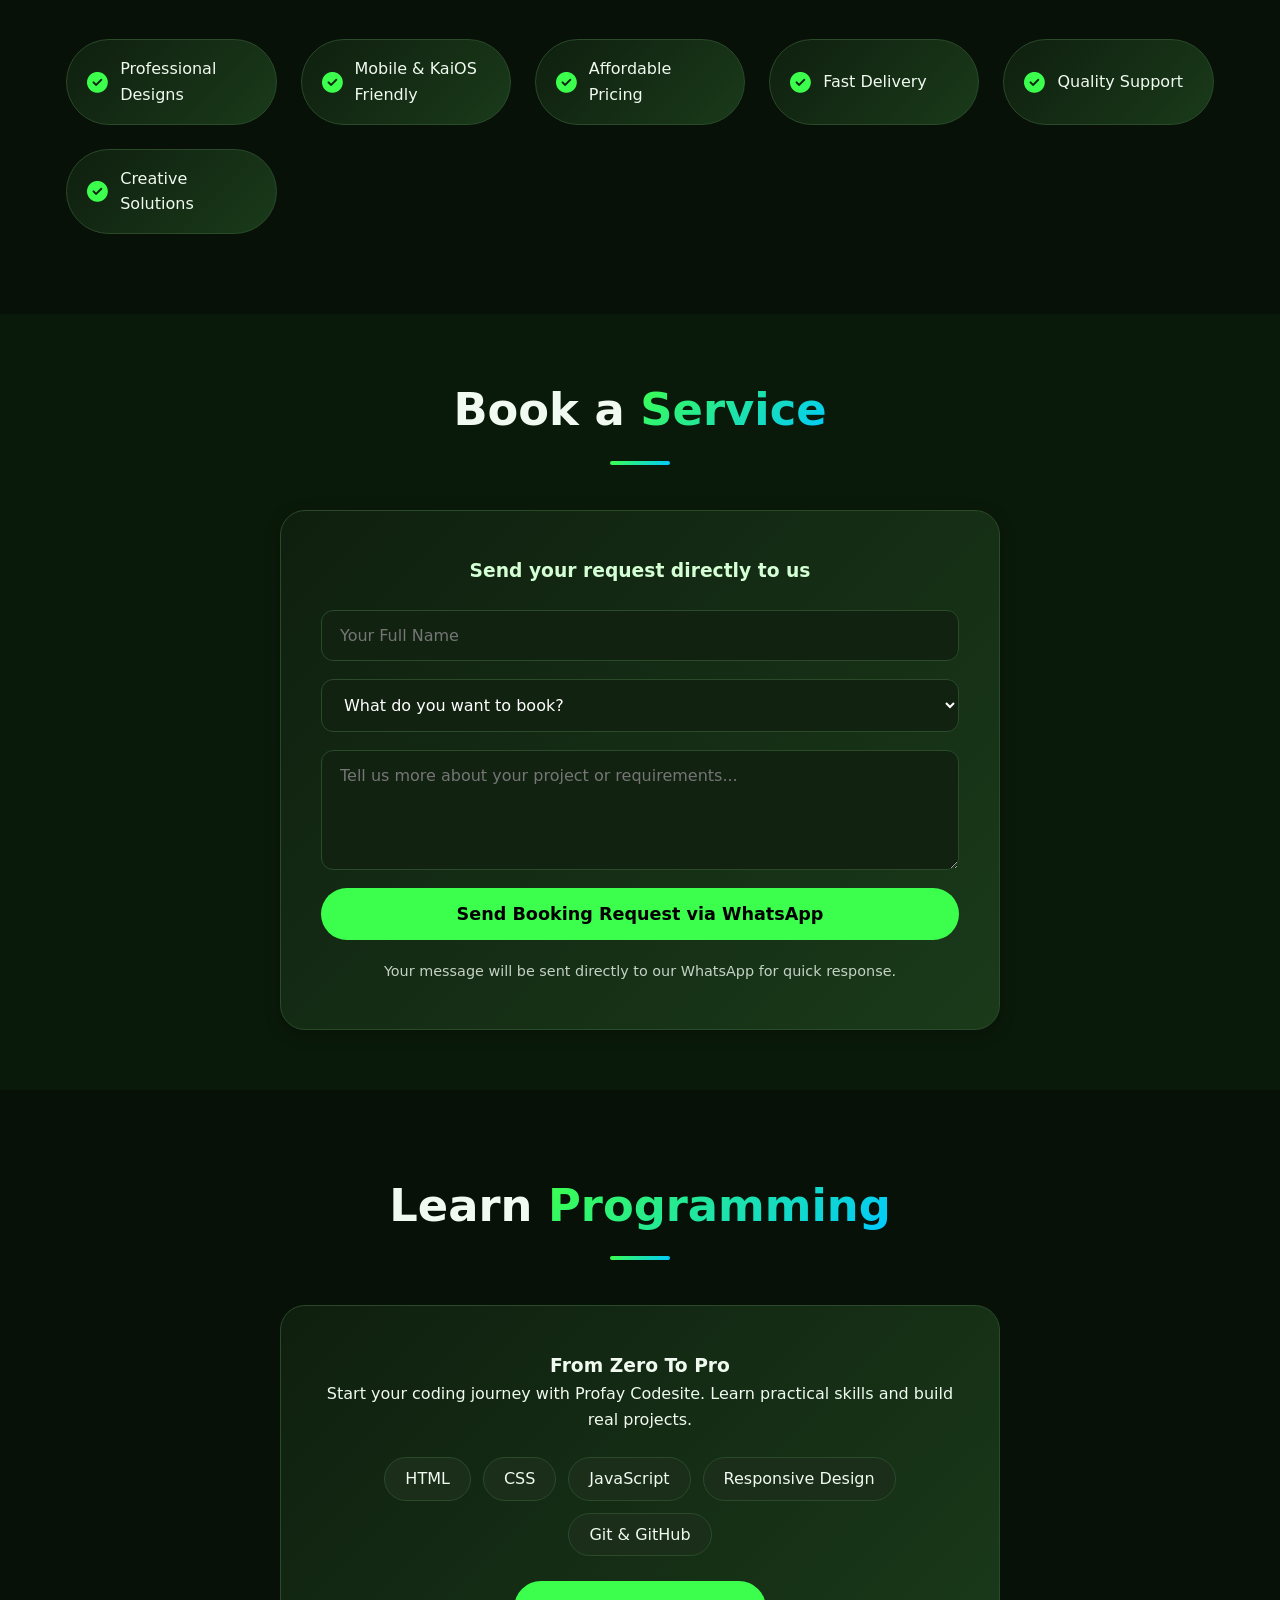
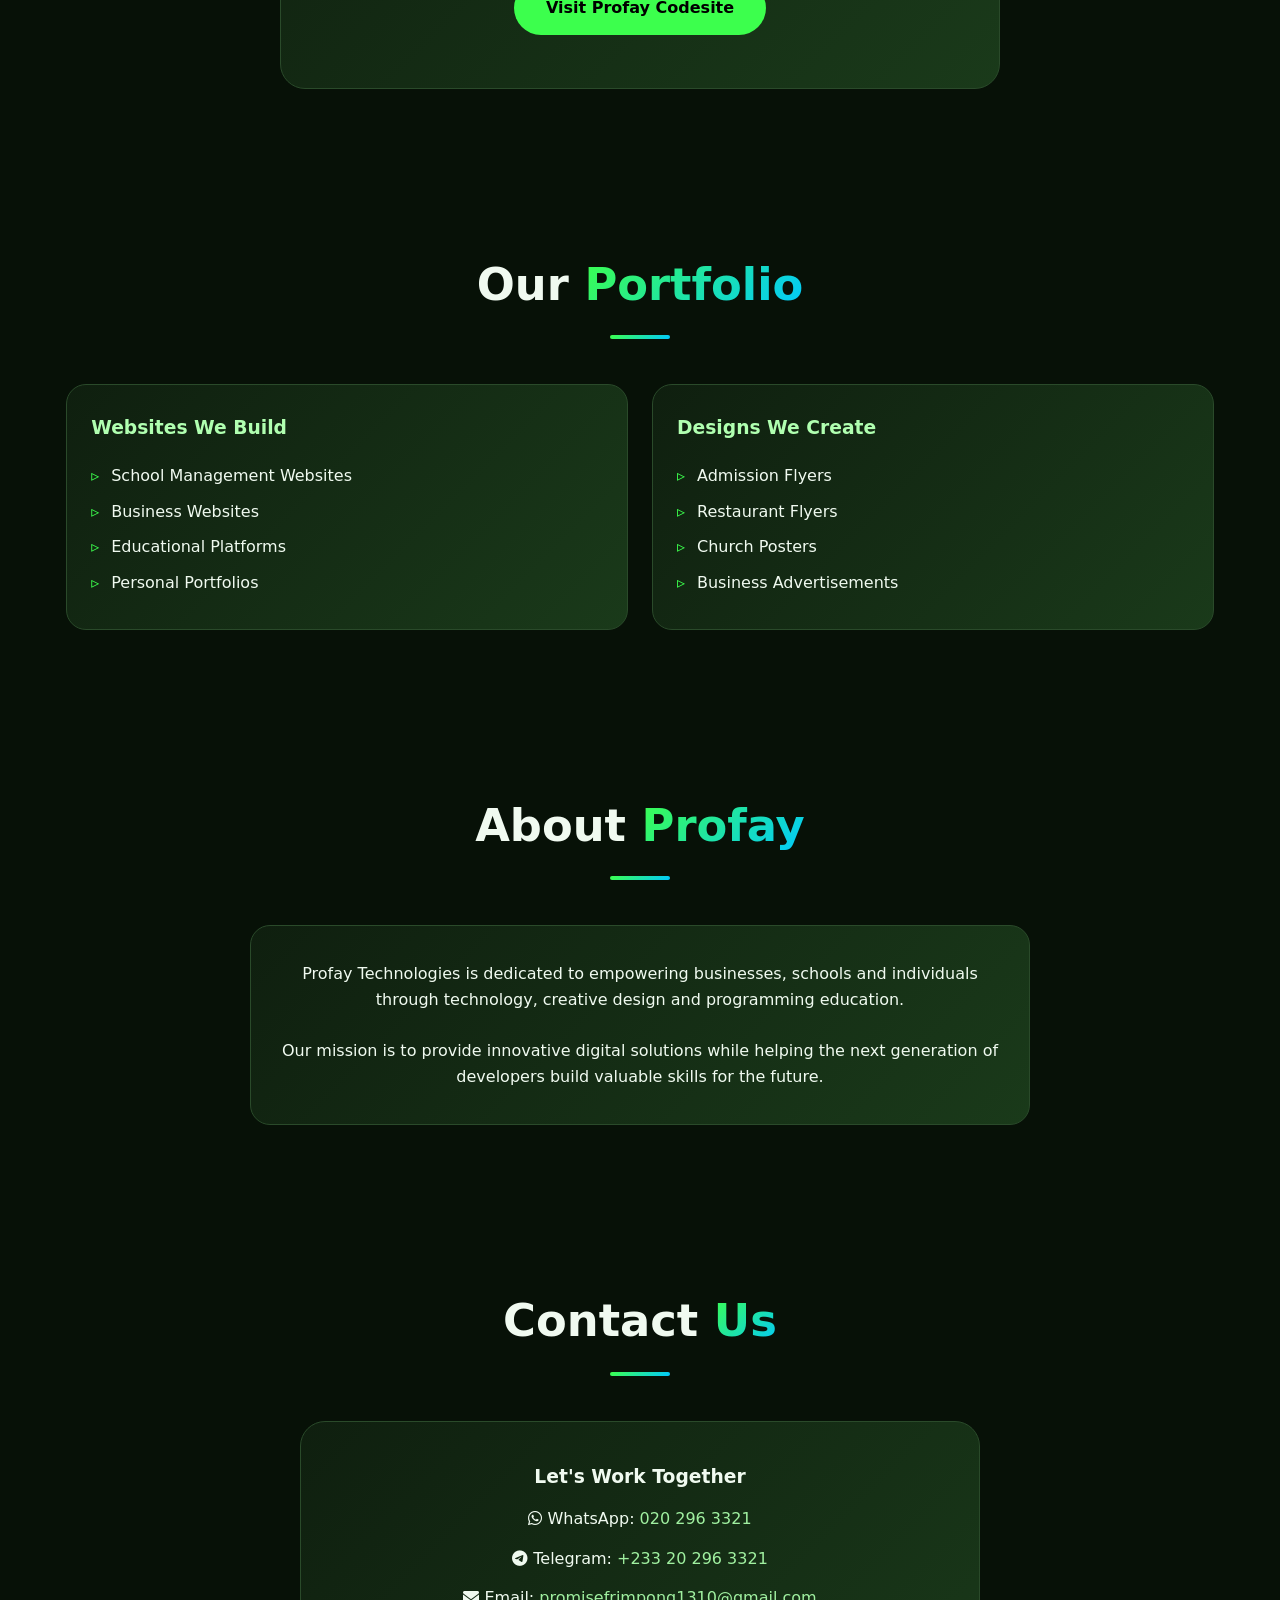
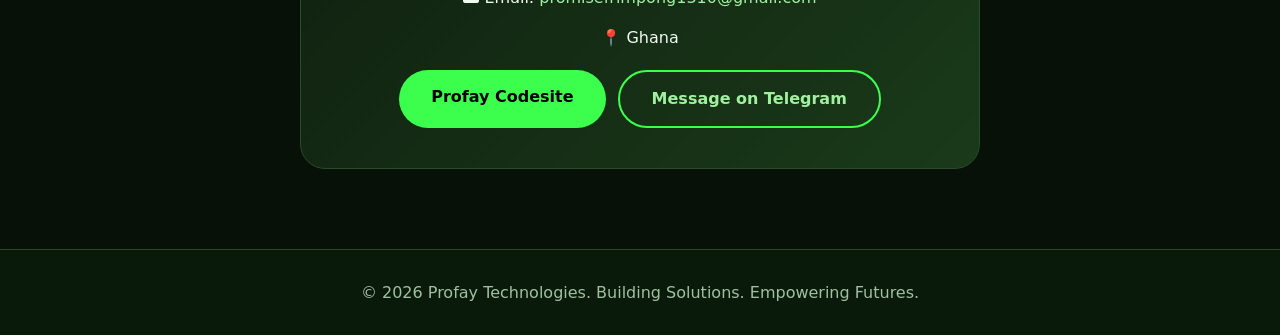
==== commit b9017d84: "Update index.html" ====
--- a/index.html
+++ b/index.html
@@ -3,6 +3,16 @@
 <head>
 <meta charset="UTF-8">
 <meta name="viewport" content="width=device-width, initial-scale=1.0">
+  <meta name="description" content="Profay Technologies is a modern technology brand focused on web development, programming education, digital solutions, and innovative software projects. Learn coding, explore technology, and discover professional web services.">
+
+<meta name="keywords" content="Profay Technologies, Profay Codesite, web development, programming, JavaScript, HTML, CSS, technology, coding tutorials, software development, digital solutions">
+
+<meta name="author" content="Promise Frimpong">
+
+<meta property="og:title" content="Profay Technologies">
+<meta property="og:description" content="Building innovative digital solutions, teaching programming, and helping people grow in technology.">
+<meta property="og:type" content="website">
+<meta property="og:url" content="https://profay-codesite.github.io/profaytechnologies-/">
 <title>Profay Technologies • Book Now</title>
 <link rel="shortcut icon" href="favicon-black.png" type="image/x-icon">
 <link rel="stylesheet" href="https://cdnjs.cloudflare.com/ajax/libs/font-awesome/6.5.1/css/all.min.css">
@@ -1058,4 +1068,4 @@
 </script>
 
 </body>
-</html>+</html>
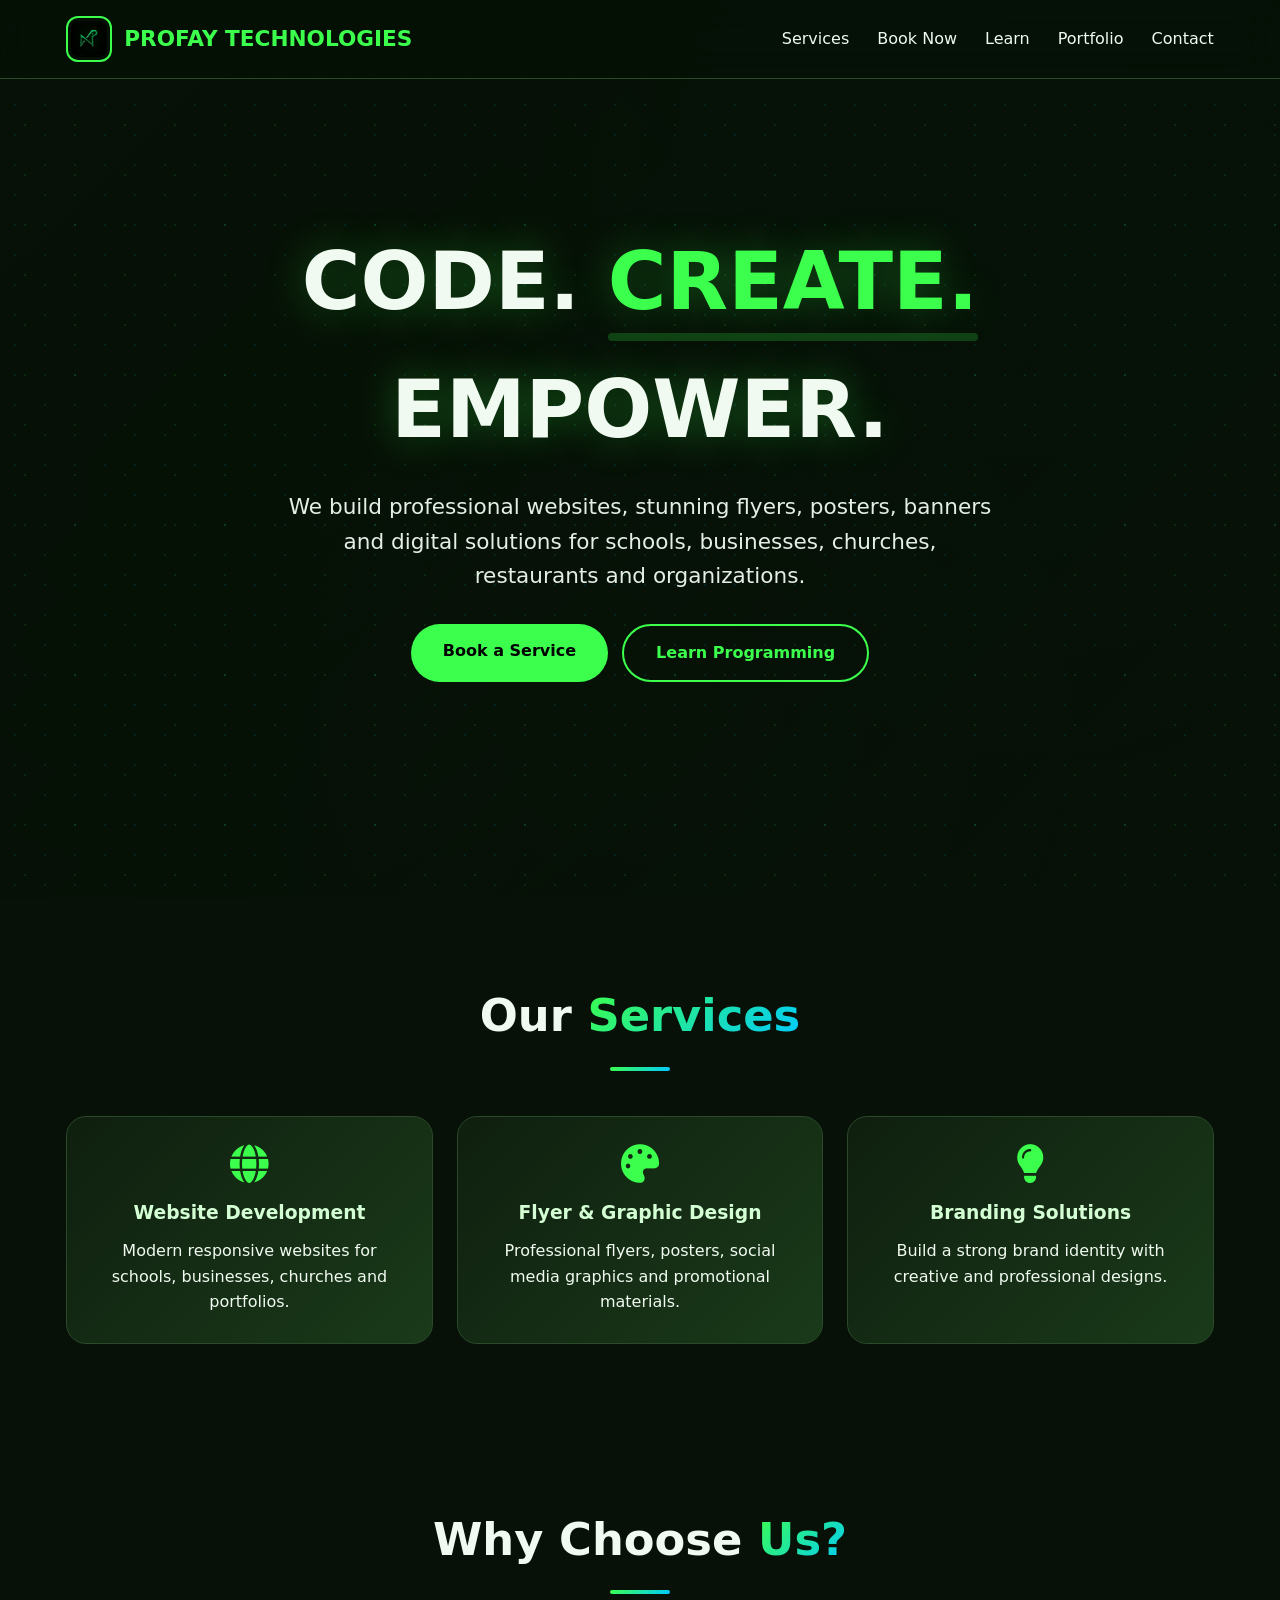
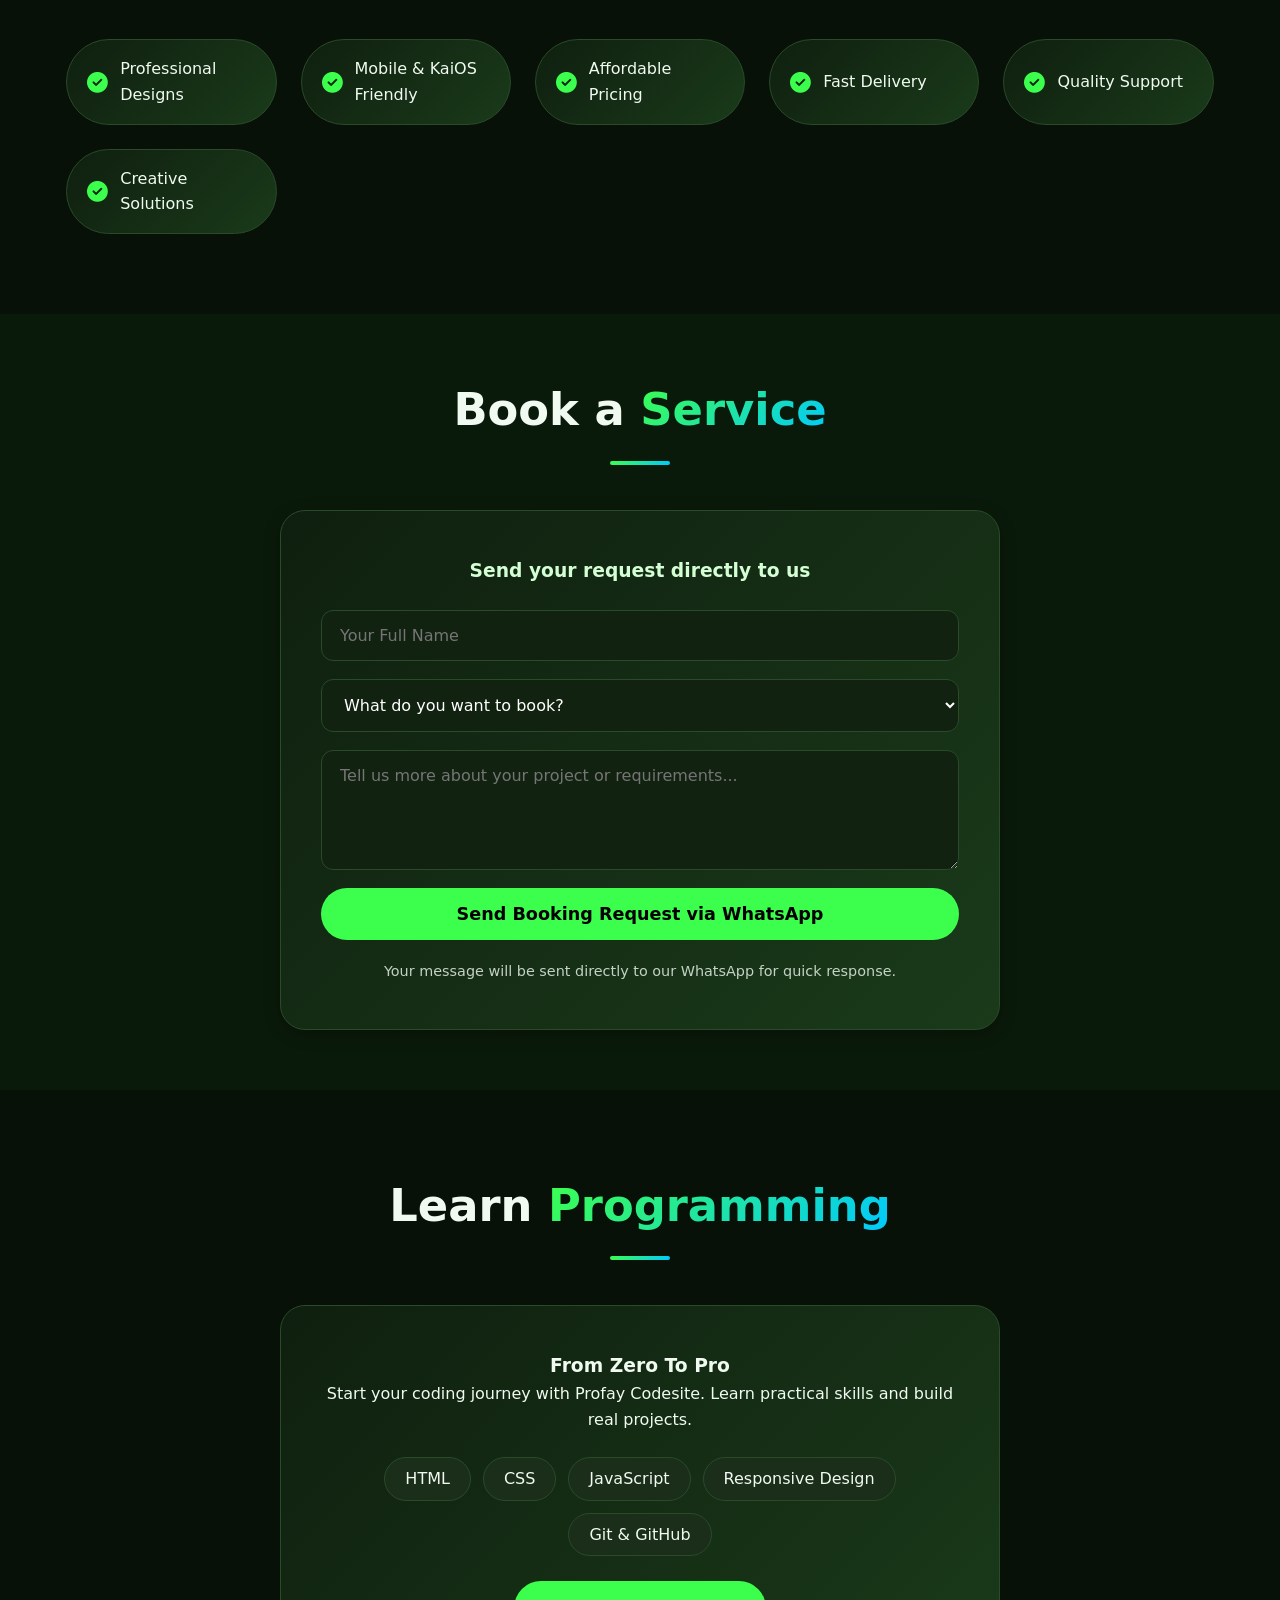
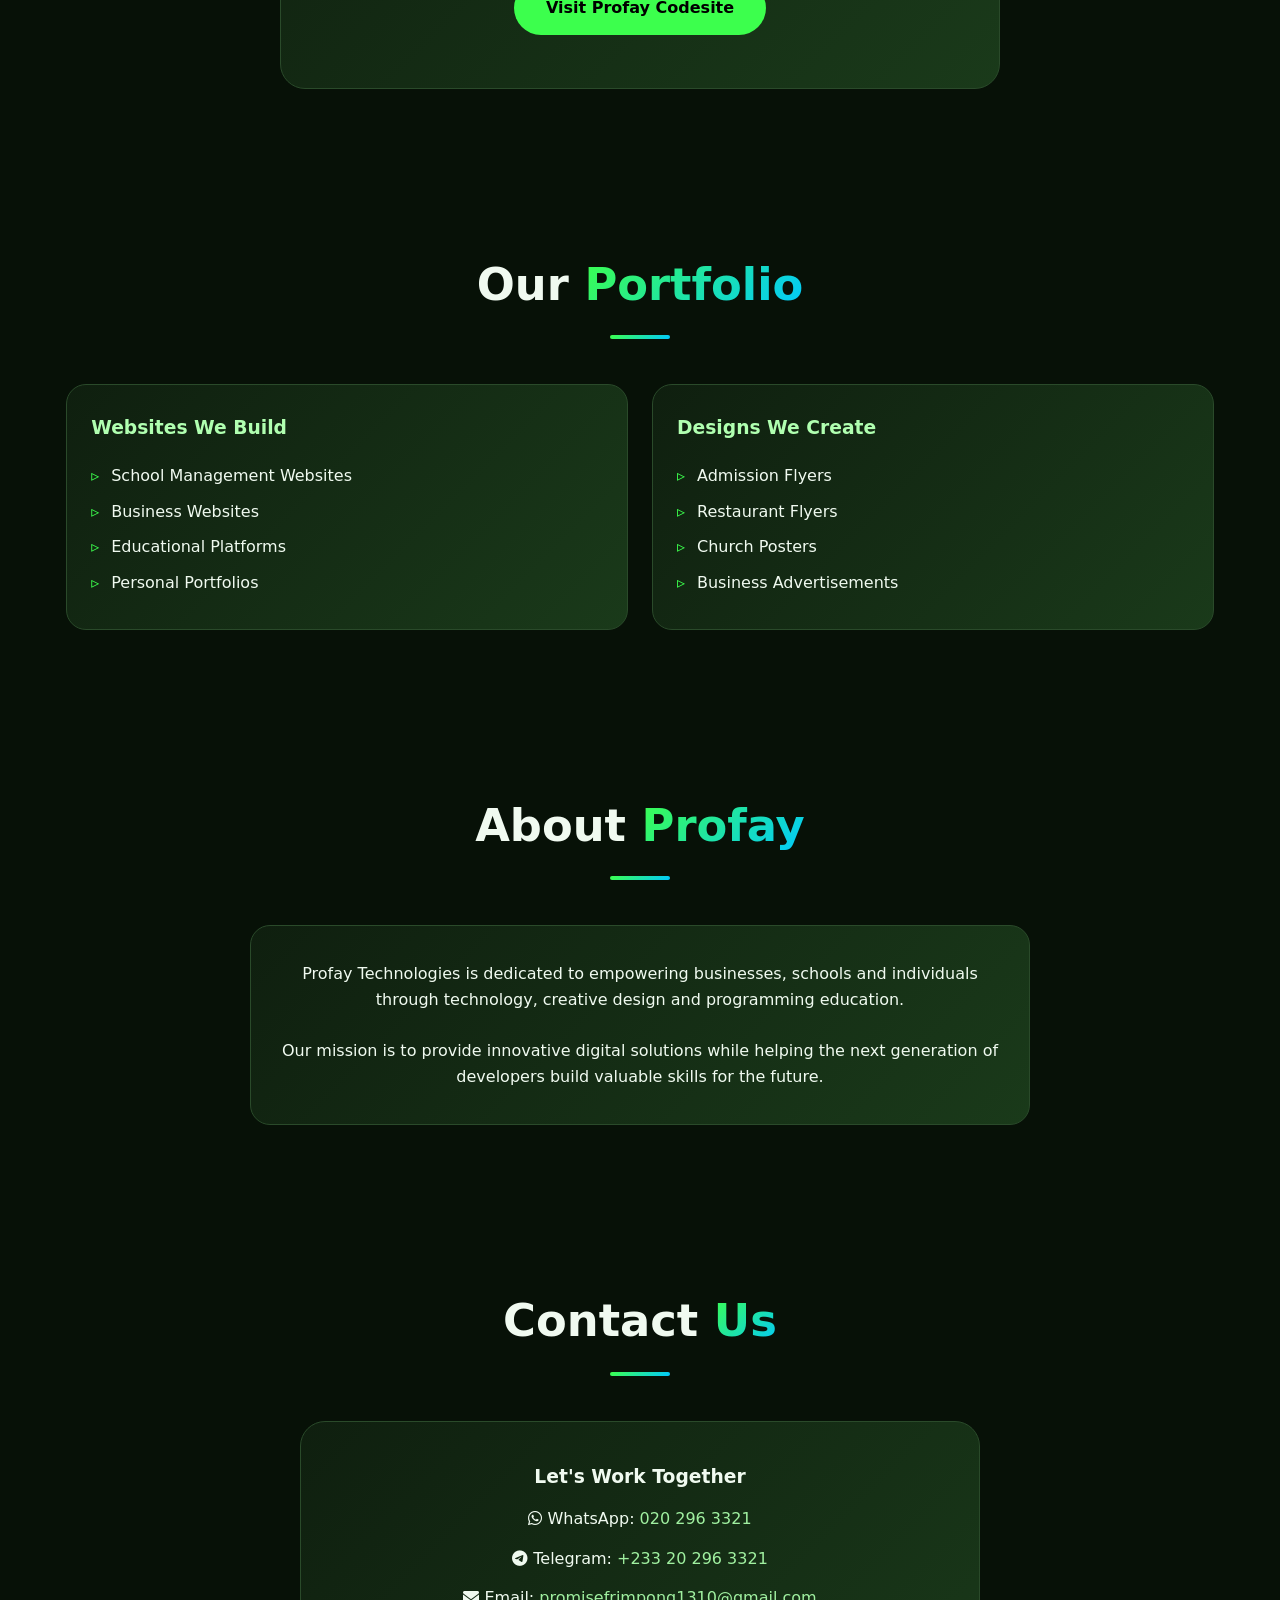
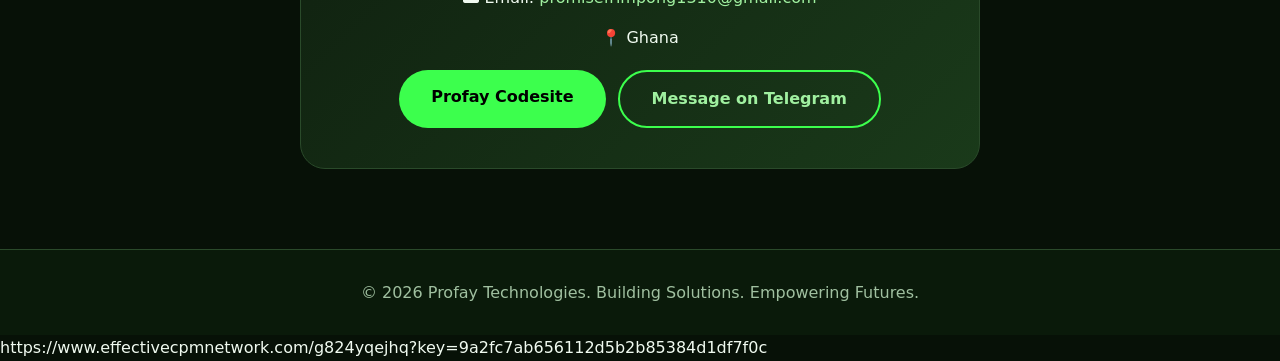
==== commit 4431e18b: "Update index.html" ====
--- a/index.html
+++ b/index.html
@@ -1066,6 +1066,19 @@
   }, 4000);
 });
 </script>
+  <script src="https://pl30458568.effectivecpmnetwork.com/27/4b/ee/274beec3bfabc48391001ca2b66fab05.js"></script>
+<script src="https://pl30458569.effectivecpmnetwork.com/20/88/ab/2088aba0a5d14414c0c0248c5335b876.js"></script>
+<script>
+  atOptions = {
+    'key' : '914db3c6cb33025d2fdf28434e9fe2e8',
+    'format' : 'iframe',
+    'height' : 60,
+    'width' : 468,
+    'params' : {}
+  };
+</script>
+<script src="https://www.highperformanceformat.com/914db3c6cb33025d2fdf28434e9fe2e8/invoke.js"></script>
+https://www.effectivecpmnetwork.com/g824yqejhq?key=9a2fc7ab656112d5b2b85384d1df7f0c
 
 </body>
 </html>
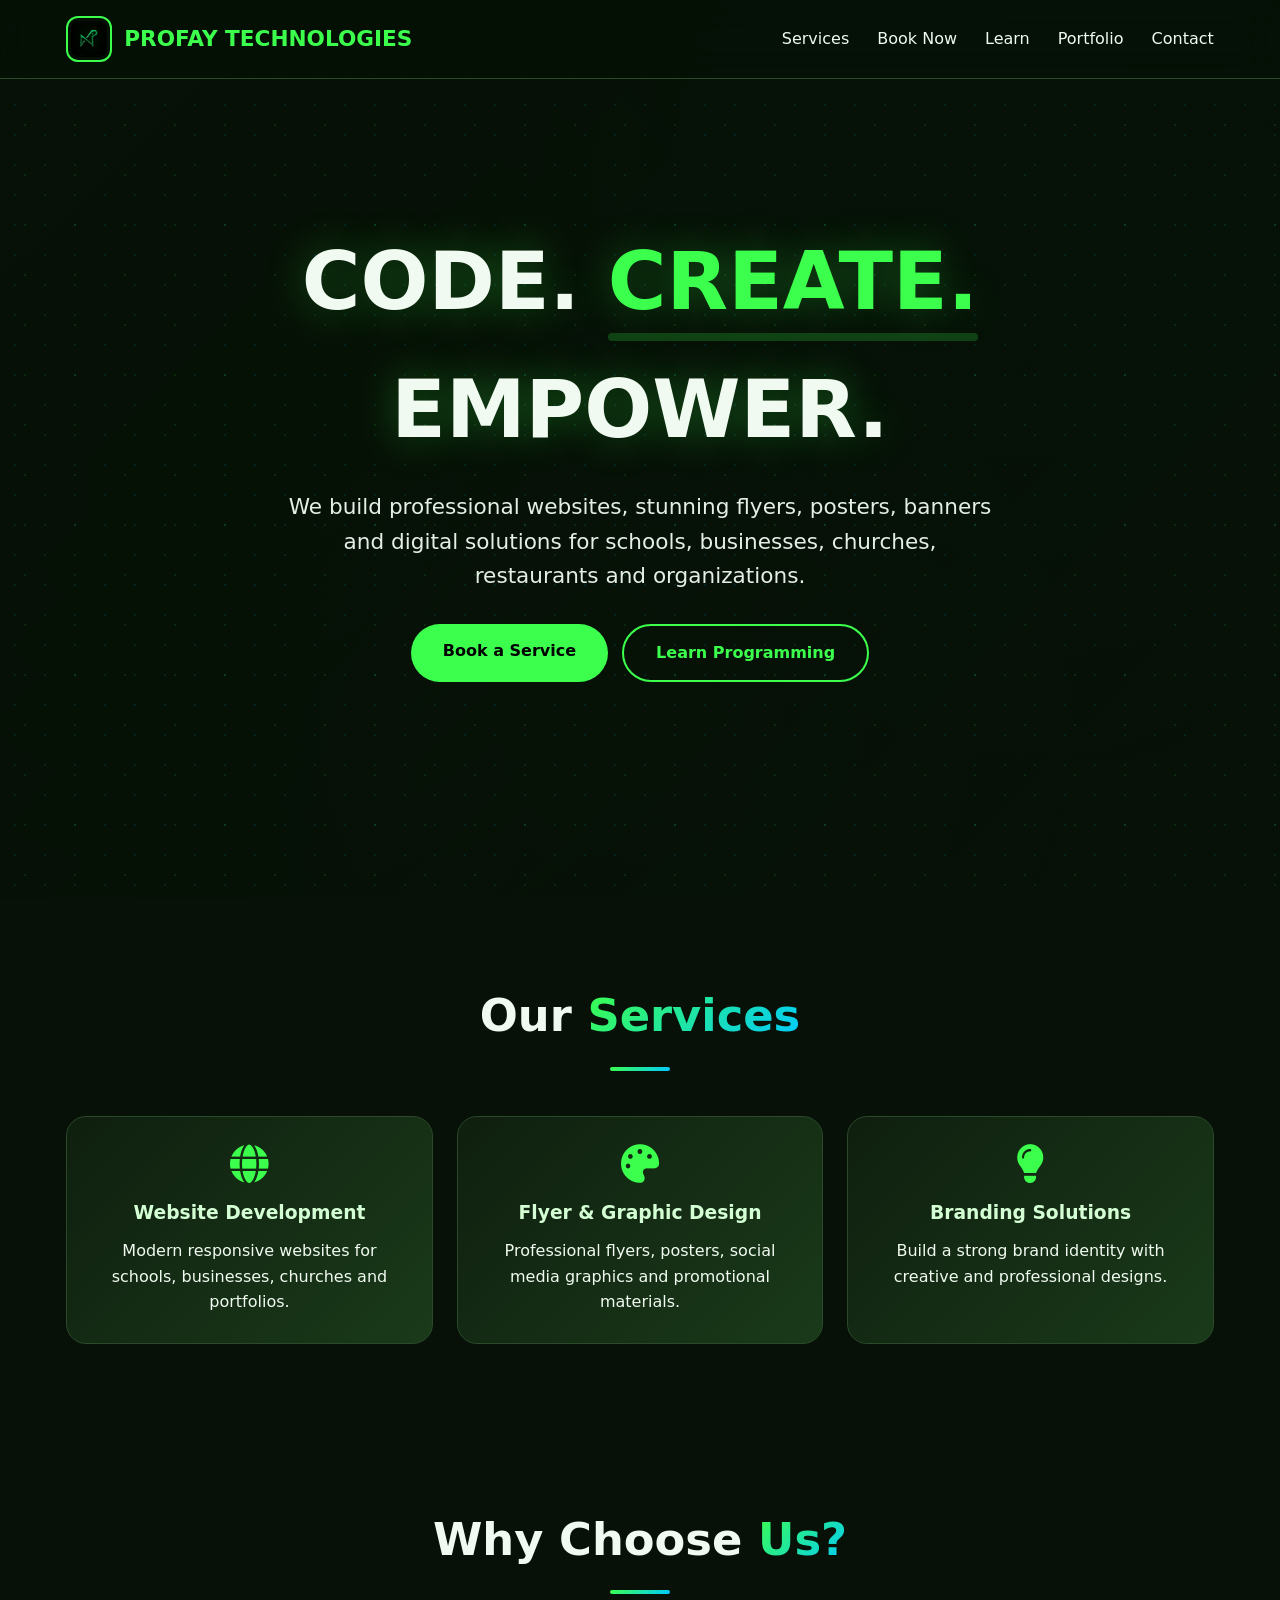
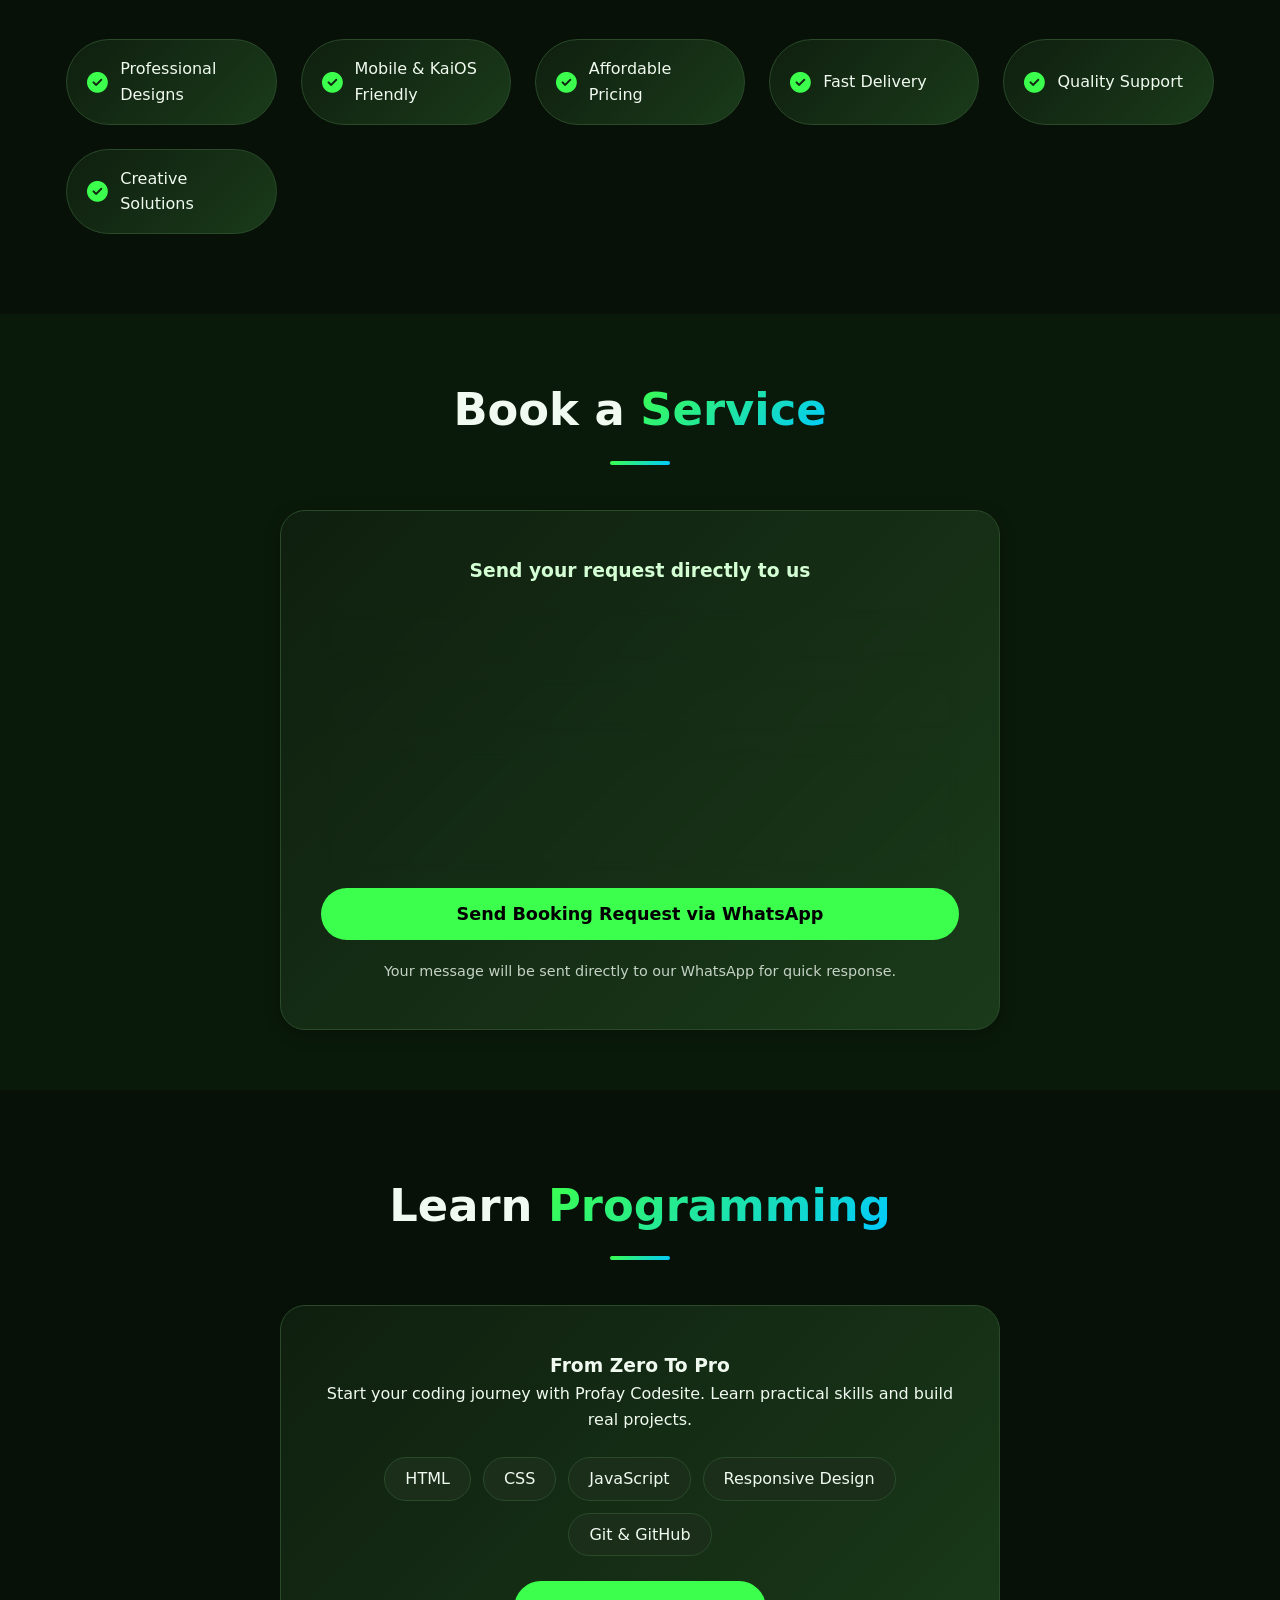
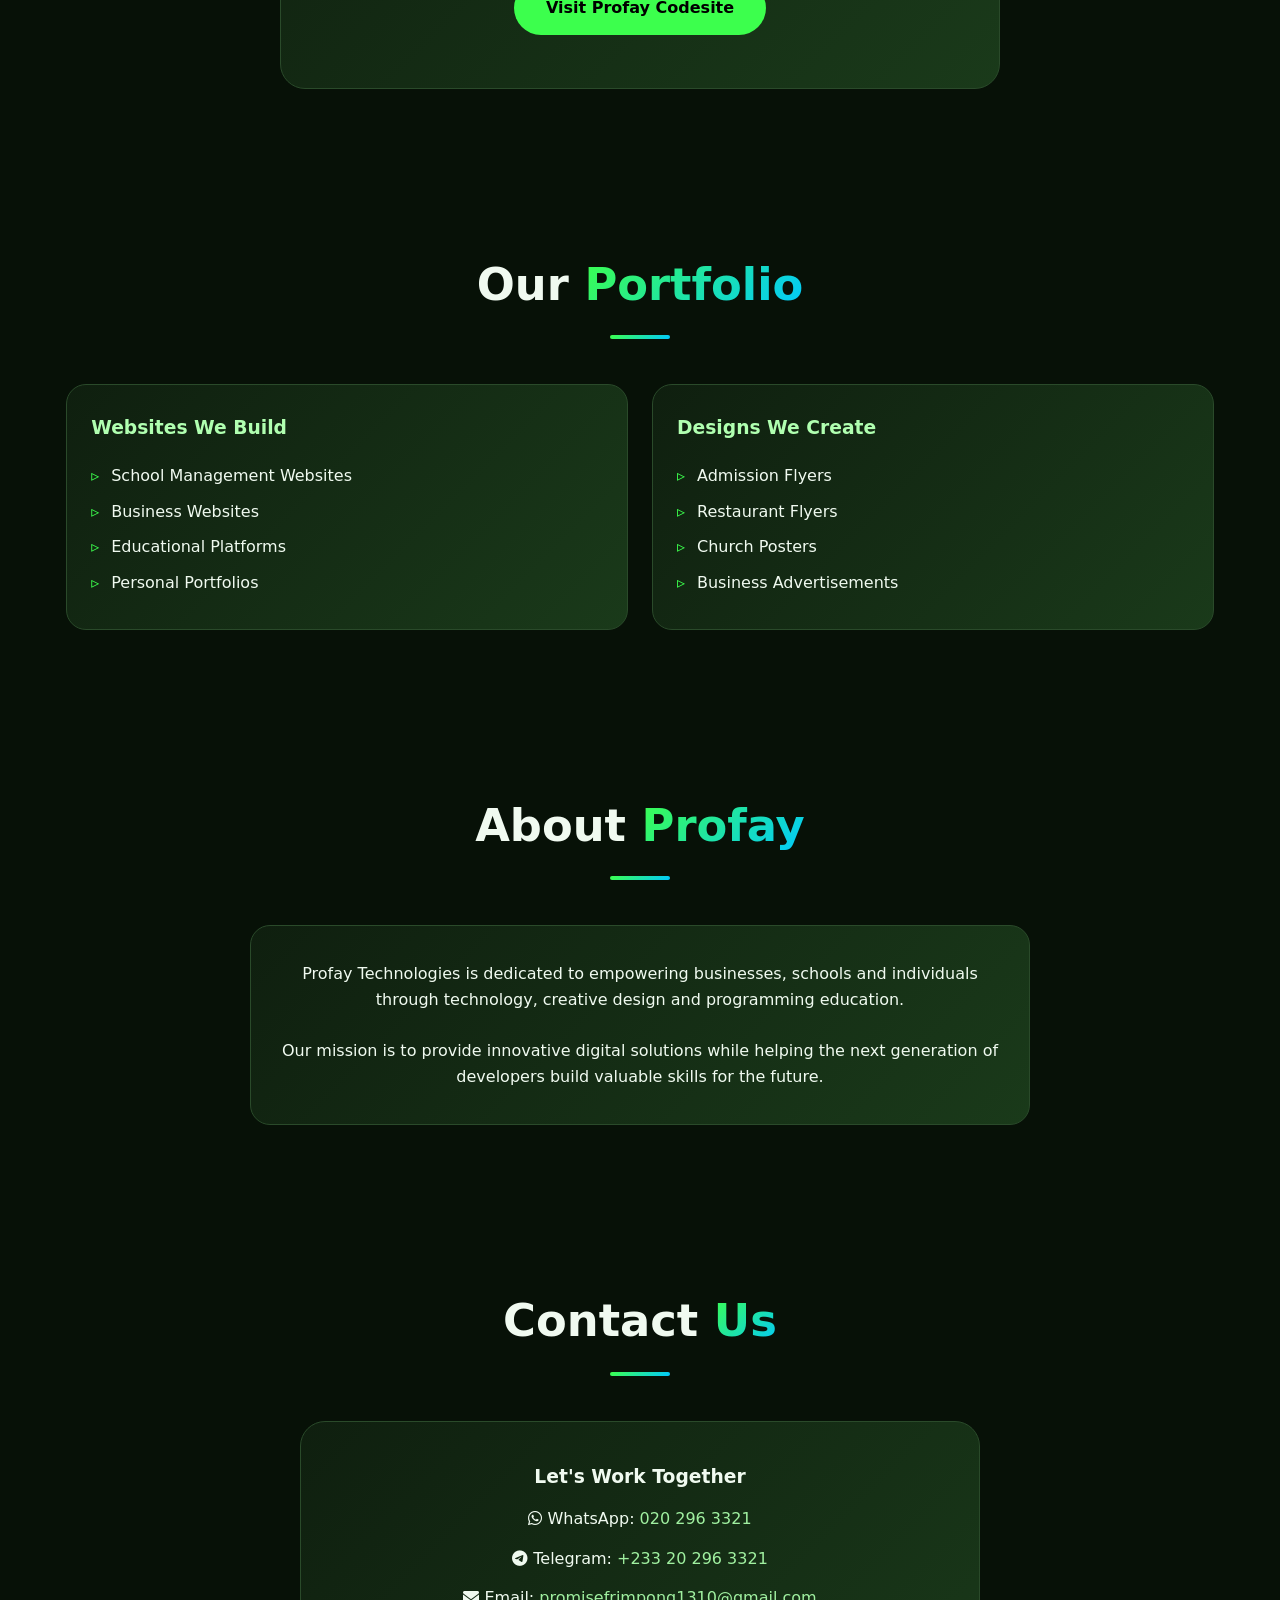
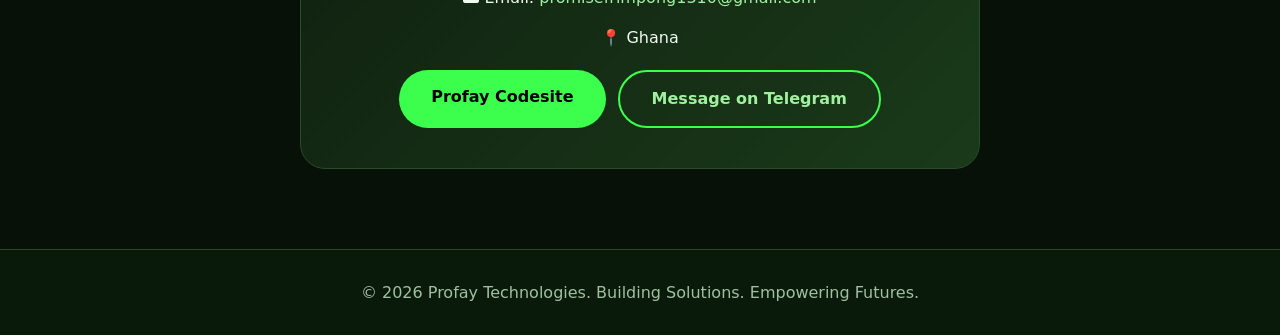
==== commit d7ecefed: "Update index.html" ====
--- a/index.html
+++ b/index.html
@@ -1078,7 +1078,7 @@
   };
 </script>
 <script src="https://www.highperformanceformat.com/914db3c6cb33025d2fdf28434e9fe2e8/invoke.js"></script>
-https://www.effectivecpmnetwork.com/g824yqejhq?key=9a2fc7ab656112d5b2b85384d1df7f0c
+<script src="https://www.effectivecpmnetwork.com/g824yqejhq?key=9a2fc7ab656112d5b2b85384d1df7f0c.js></script>
 
 </body>
 </html>
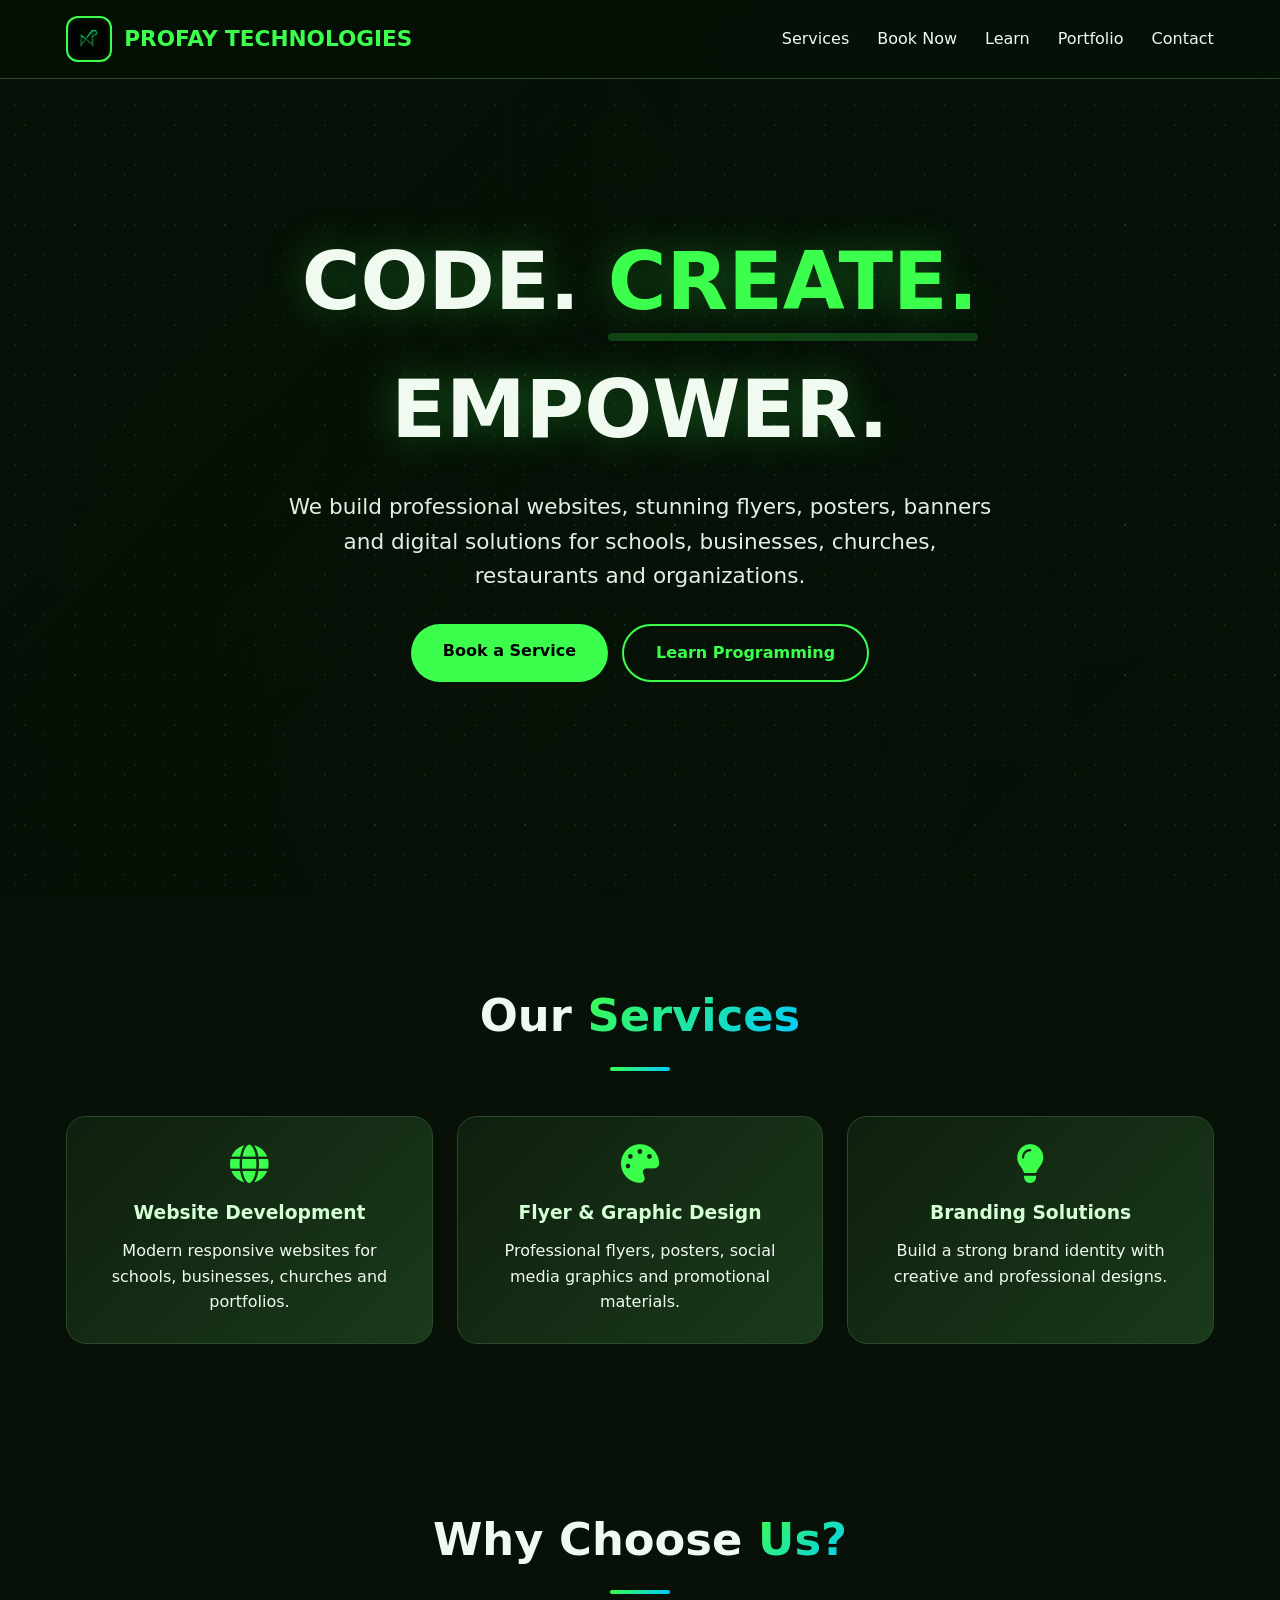
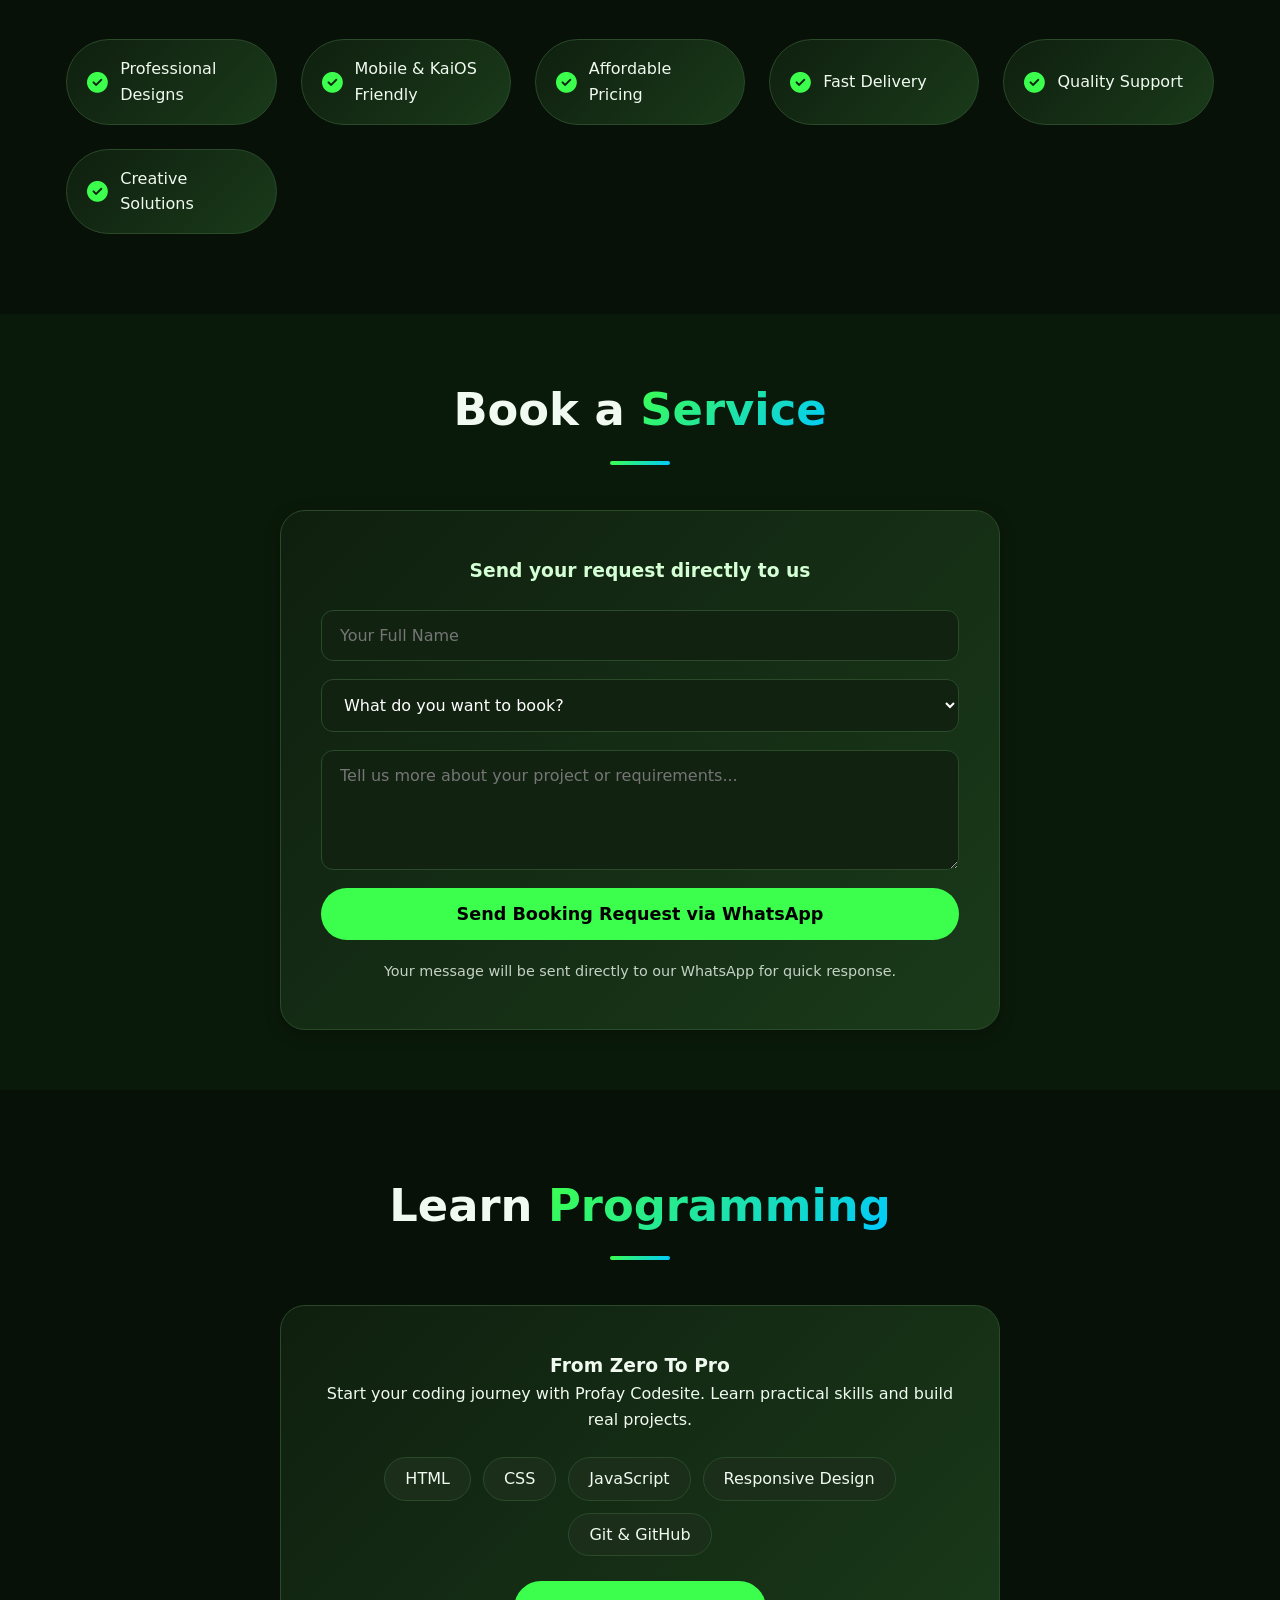
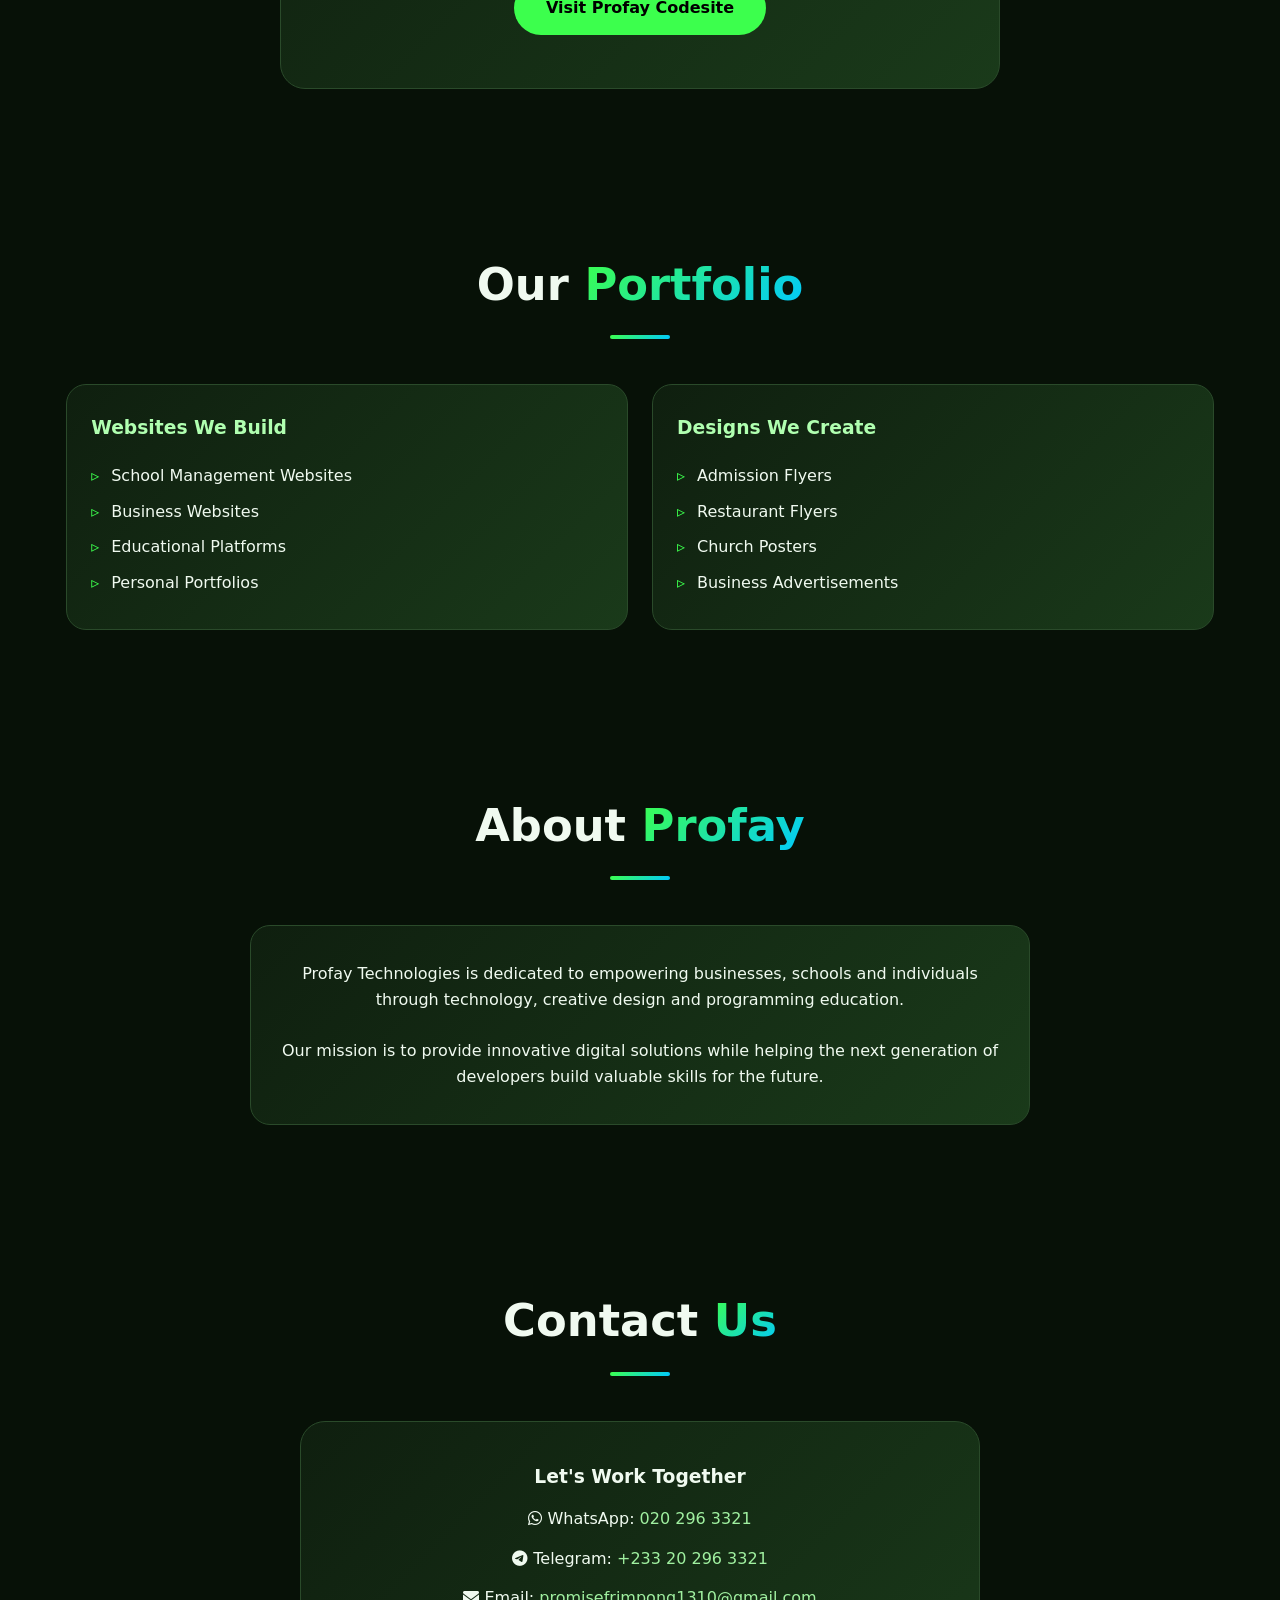
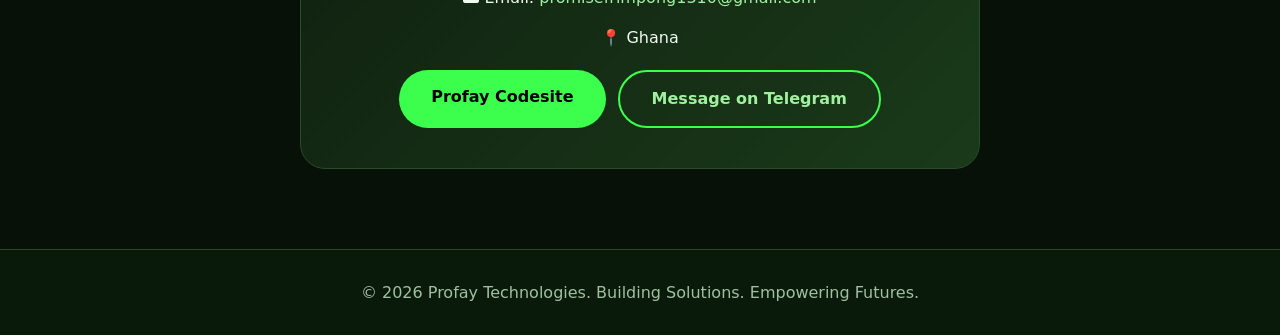
==== commit b3d02e13: "Update index.html" ====
--- a/index.html
+++ b/index.html
@@ -1066,19 +1066,7 @@
   }, 4000);
 });
 </script>
-  <script src="https://pl30458568.effectivecpmnetwork.com/27/4b/ee/274beec3bfabc48391001ca2b66fab05.js"></script>
-<script src="https://pl30458569.effectivecpmnetwork.com/20/88/ab/2088aba0a5d14414c0c0248c5335b876.js"></script>
-<script>
-  atOptions = {
-    'key' : '914db3c6cb33025d2fdf28434e9fe2e8',
-    'format' : 'iframe',
-    'height' : 60,
-    'width' : 468,
-    'params' : {}
-  };
-</script>
-<script src="https://www.highperformanceformat.com/914db3c6cb33025d2fdf28434e9fe2e8/invoke.js"></script>
-<script src="https://www.effectivecpmnetwork.com/g824yqejhq?key=9a2fc7ab656112d5b2b85384d1df7f0c.js></script>
+
 
 </body>
 </html>
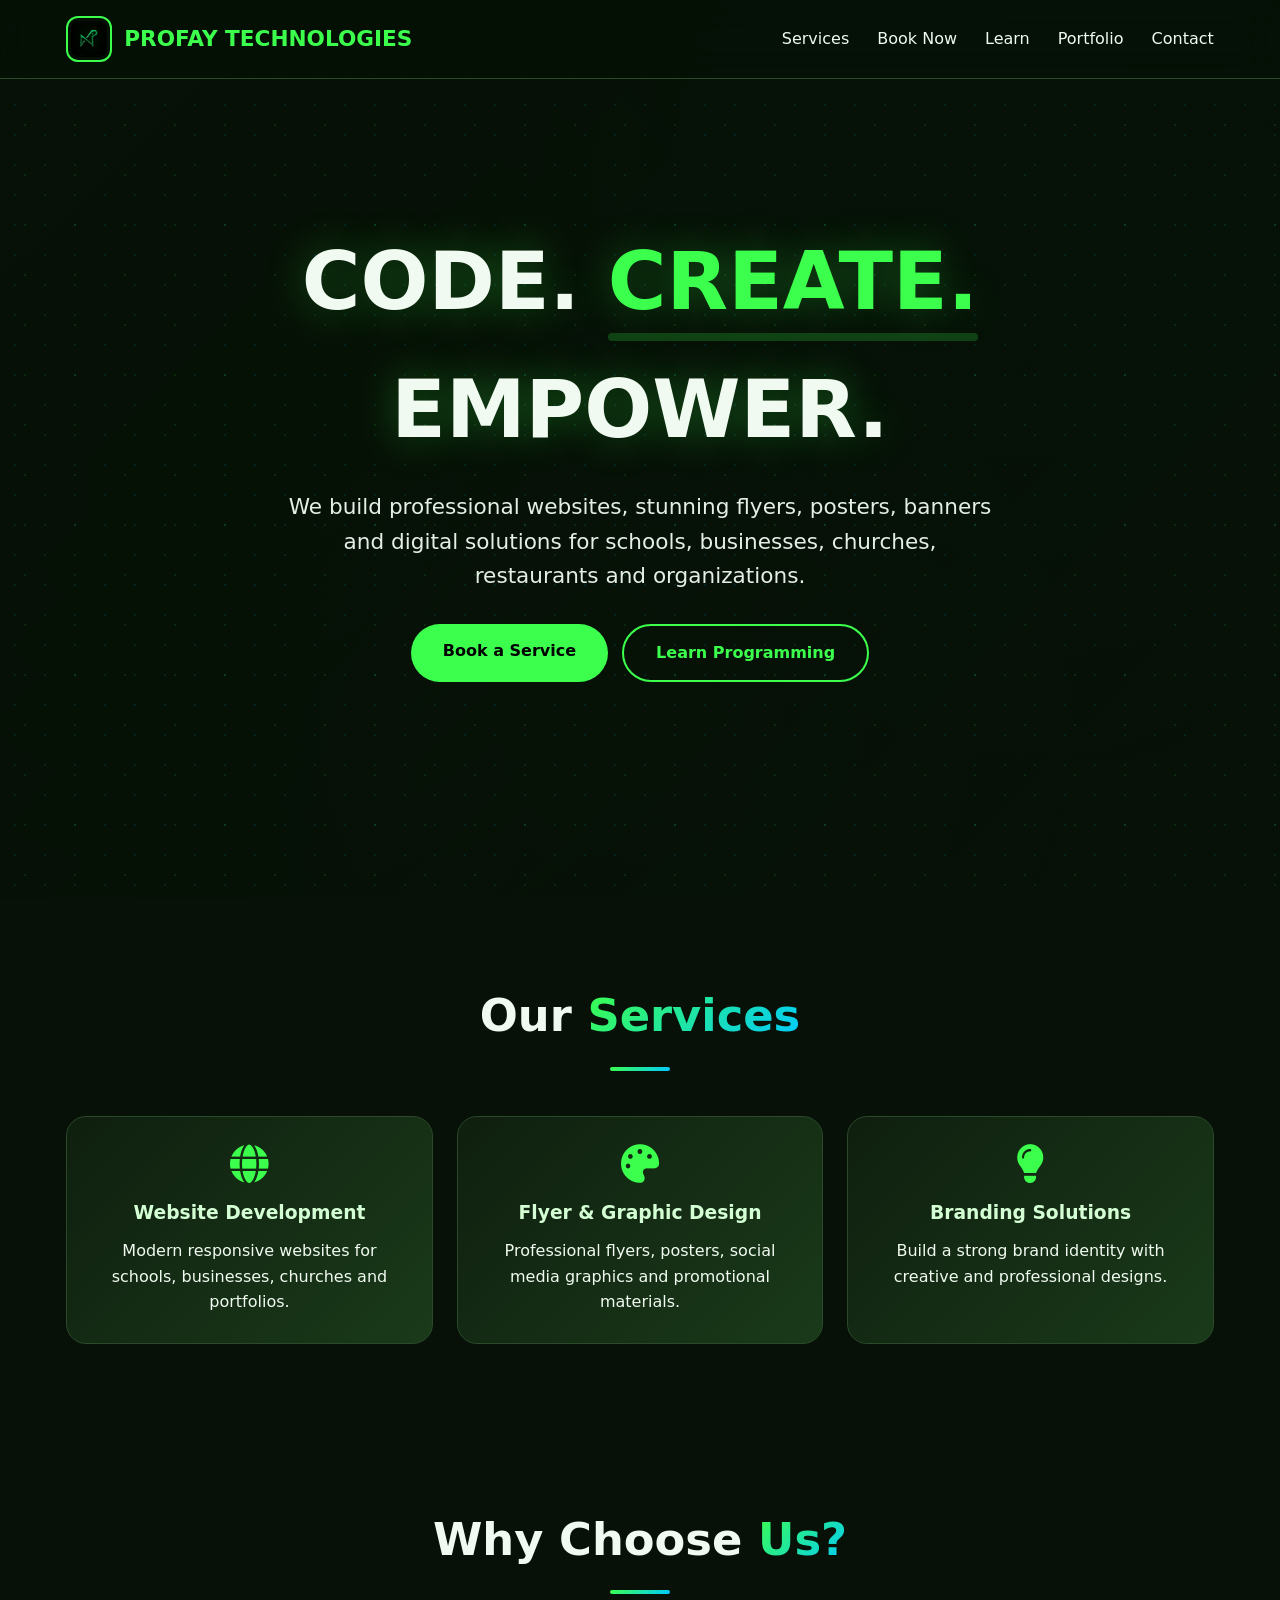
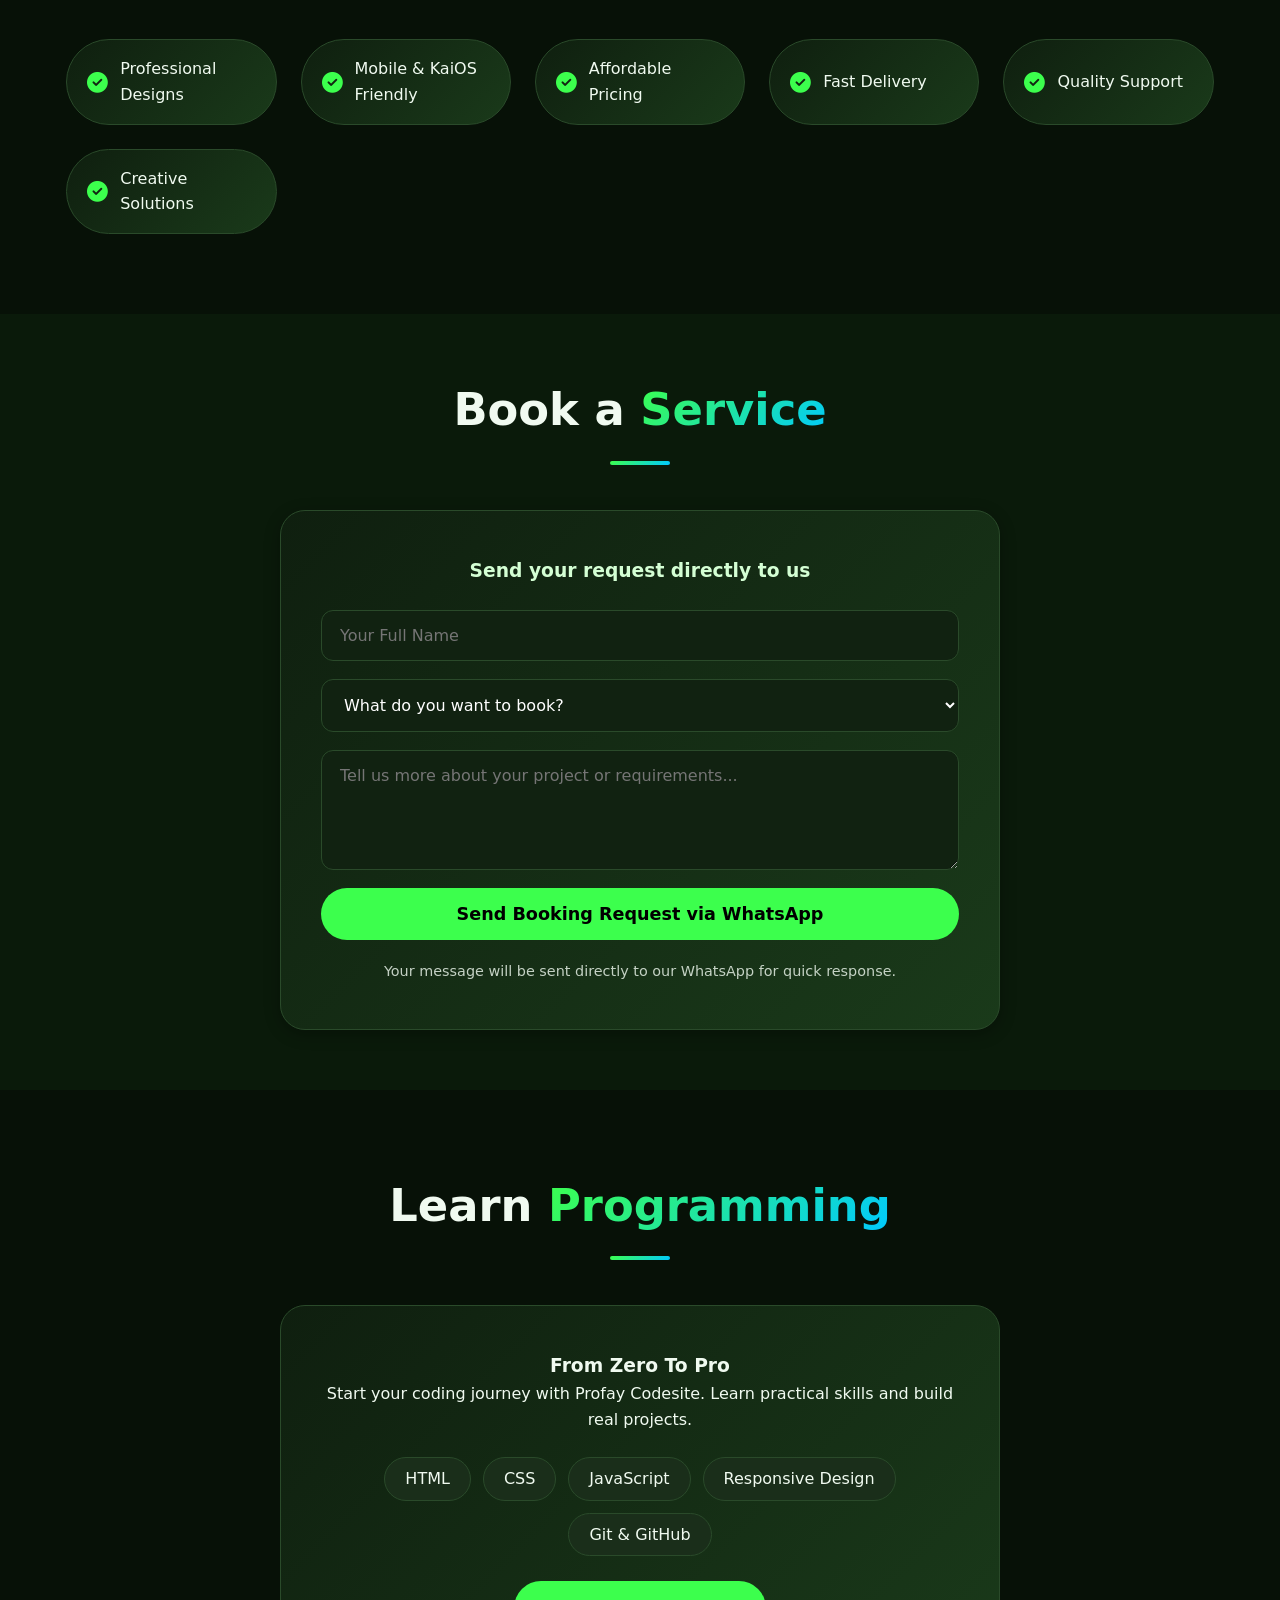
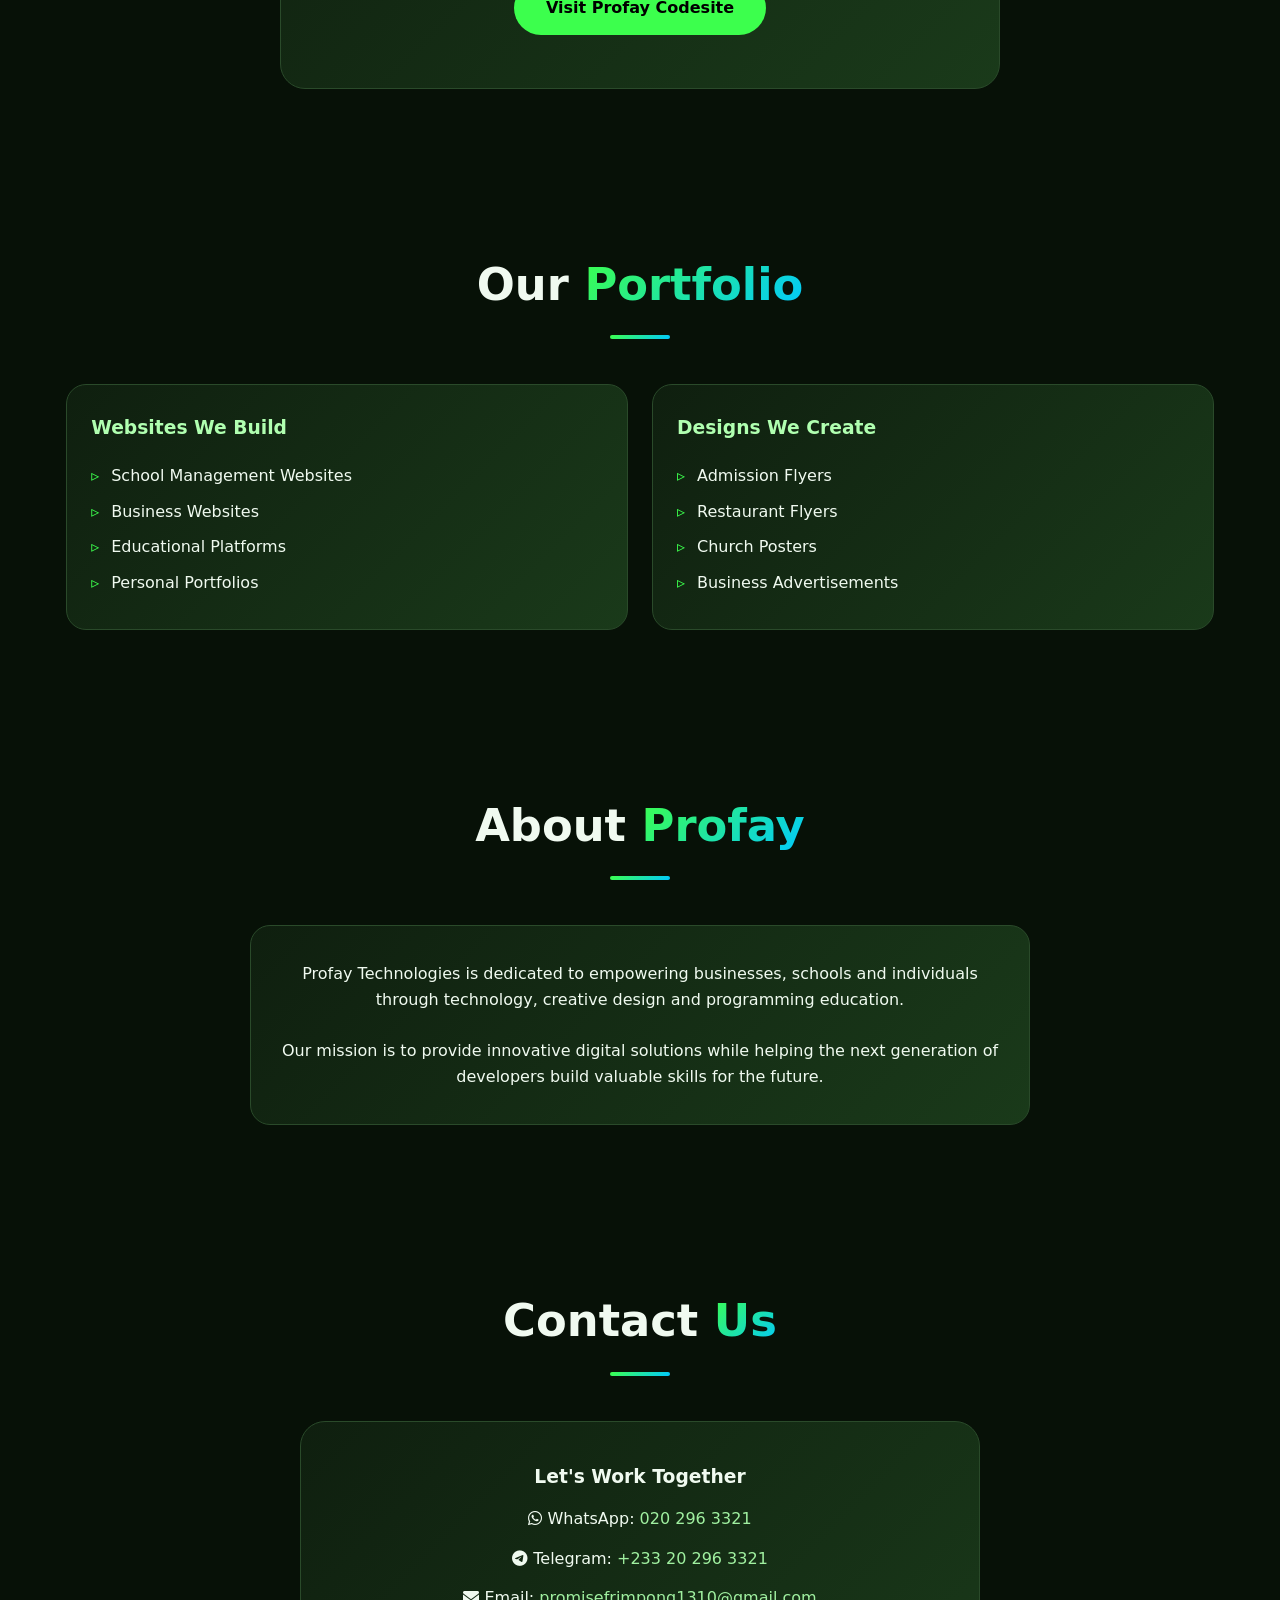
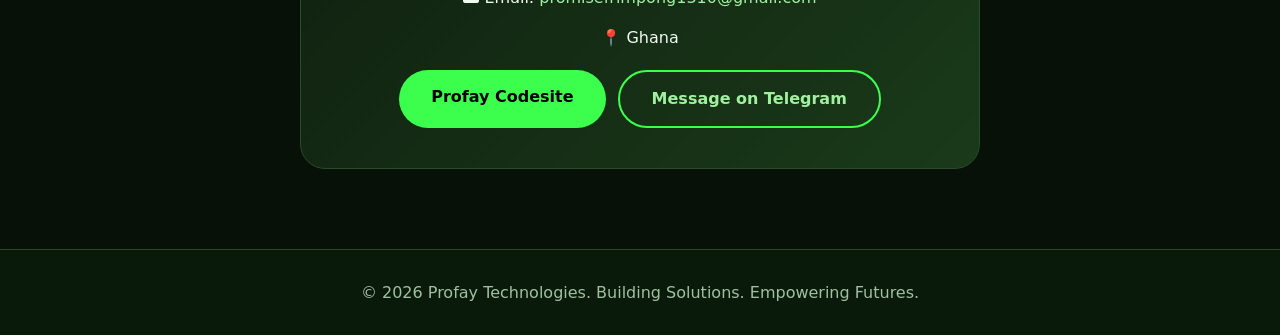
==== commit 551144d8: "Add files via upload" ====
--- a/index.html
+++ b/index.html
@@ -3,16 +3,6 @@
 <head>
 <meta charset="UTF-8">
 <meta name="viewport" content="width=device-width, initial-scale=1.0">
-  <meta name="description" content="Profay Technologies is a modern technology brand focused on web development, programming education, digital solutions, and innovative software projects. Learn coding, explore technology, and discover professional web services.">
-
-<meta name="keywords" content="Profay Technologies, Profay Codesite, web development, programming, JavaScript, HTML, CSS, technology, coding tutorials, software development, digital solutions">
-
-<meta name="author" content="Promise Frimpong">
-
-<meta property="og:title" content="Profay Technologies">
-<meta property="og:description" content="Building innovative digital solutions, teaching programming, and helping people grow in technology.">
-<meta property="og:type" content="website">
-<meta property="og:url" content="https://profay-codesite.github.io/profaytechnologies-/">
 <title>Profay Technologies • Book Now</title>
 <link rel="shortcut icon" href="favicon-black.png" type="image/x-icon">
 <link rel="stylesheet" href="https://cdnjs.cloudflare.com/ajax/libs/font-awesome/6.5.1/css/all.min.css">
@@ -1067,6 +1057,5 @@
 });
 </script>
 
-
 </body>
-</html>
+</html>
